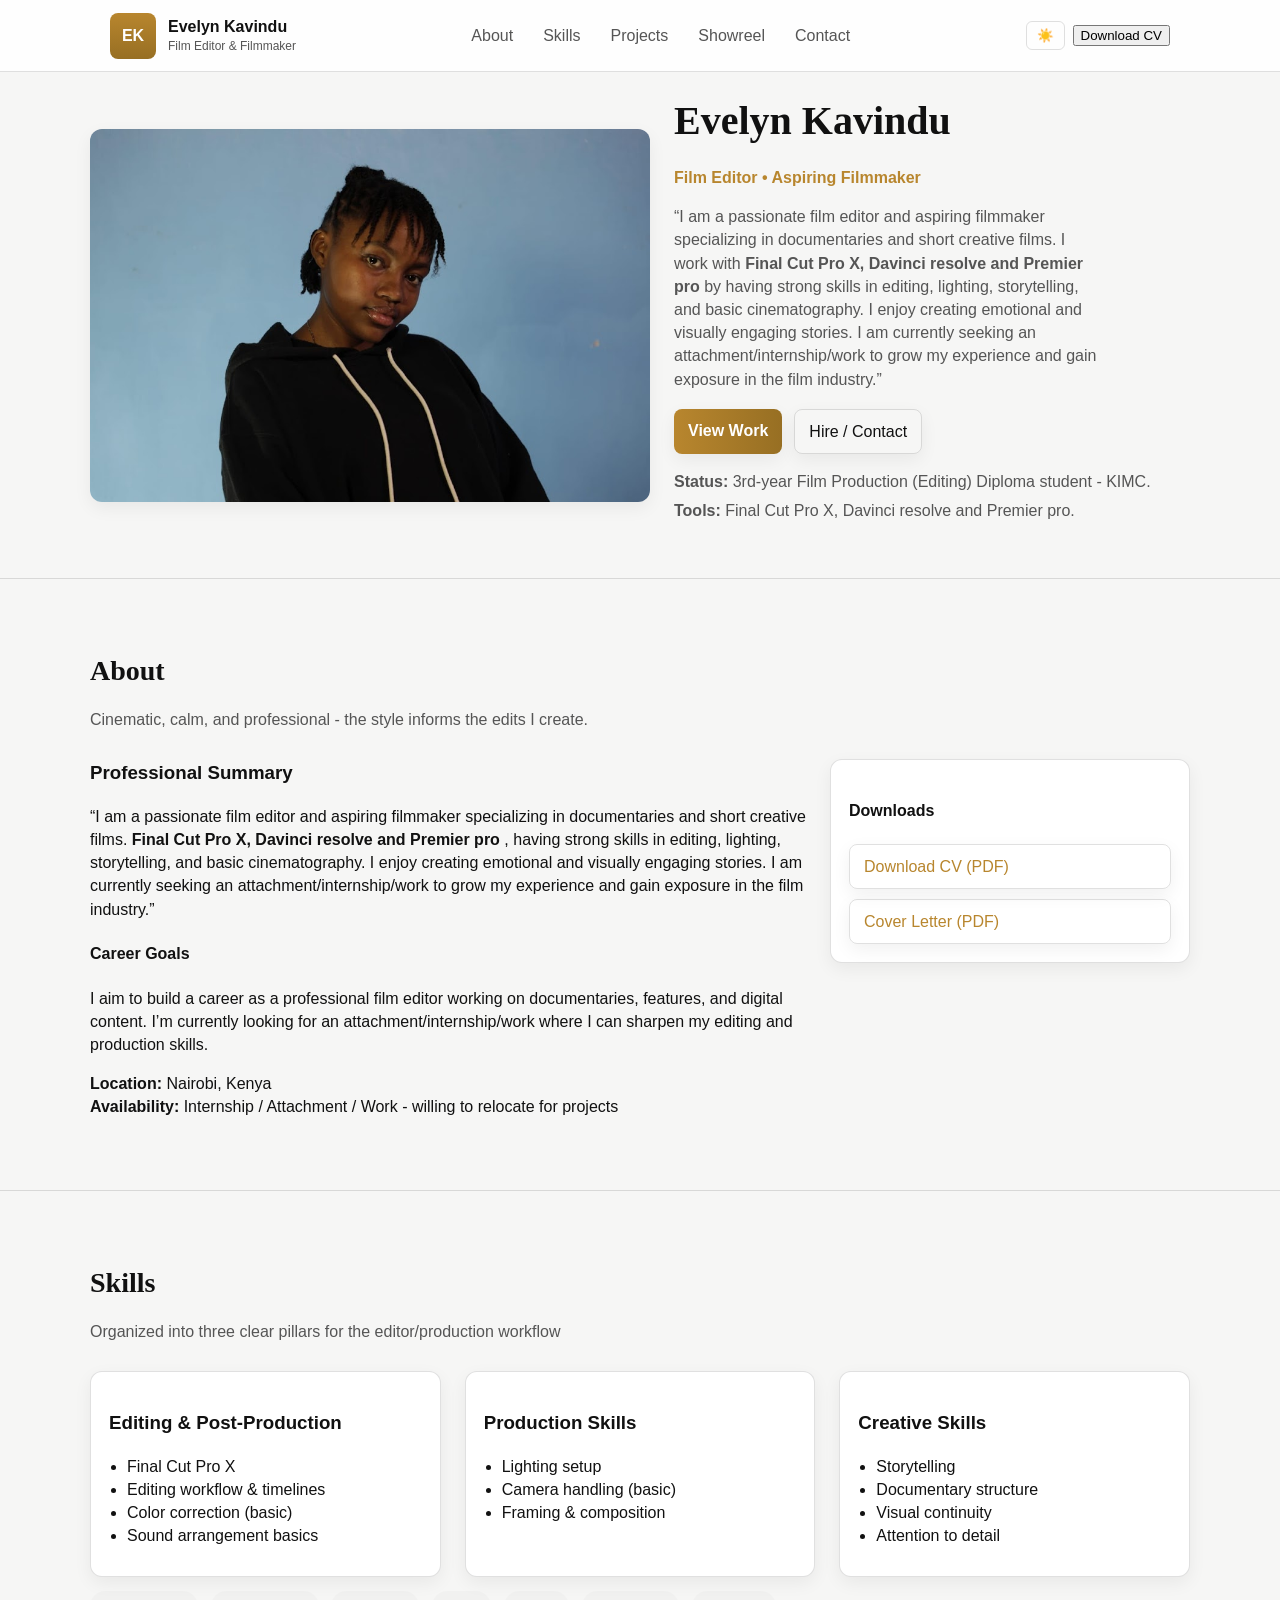
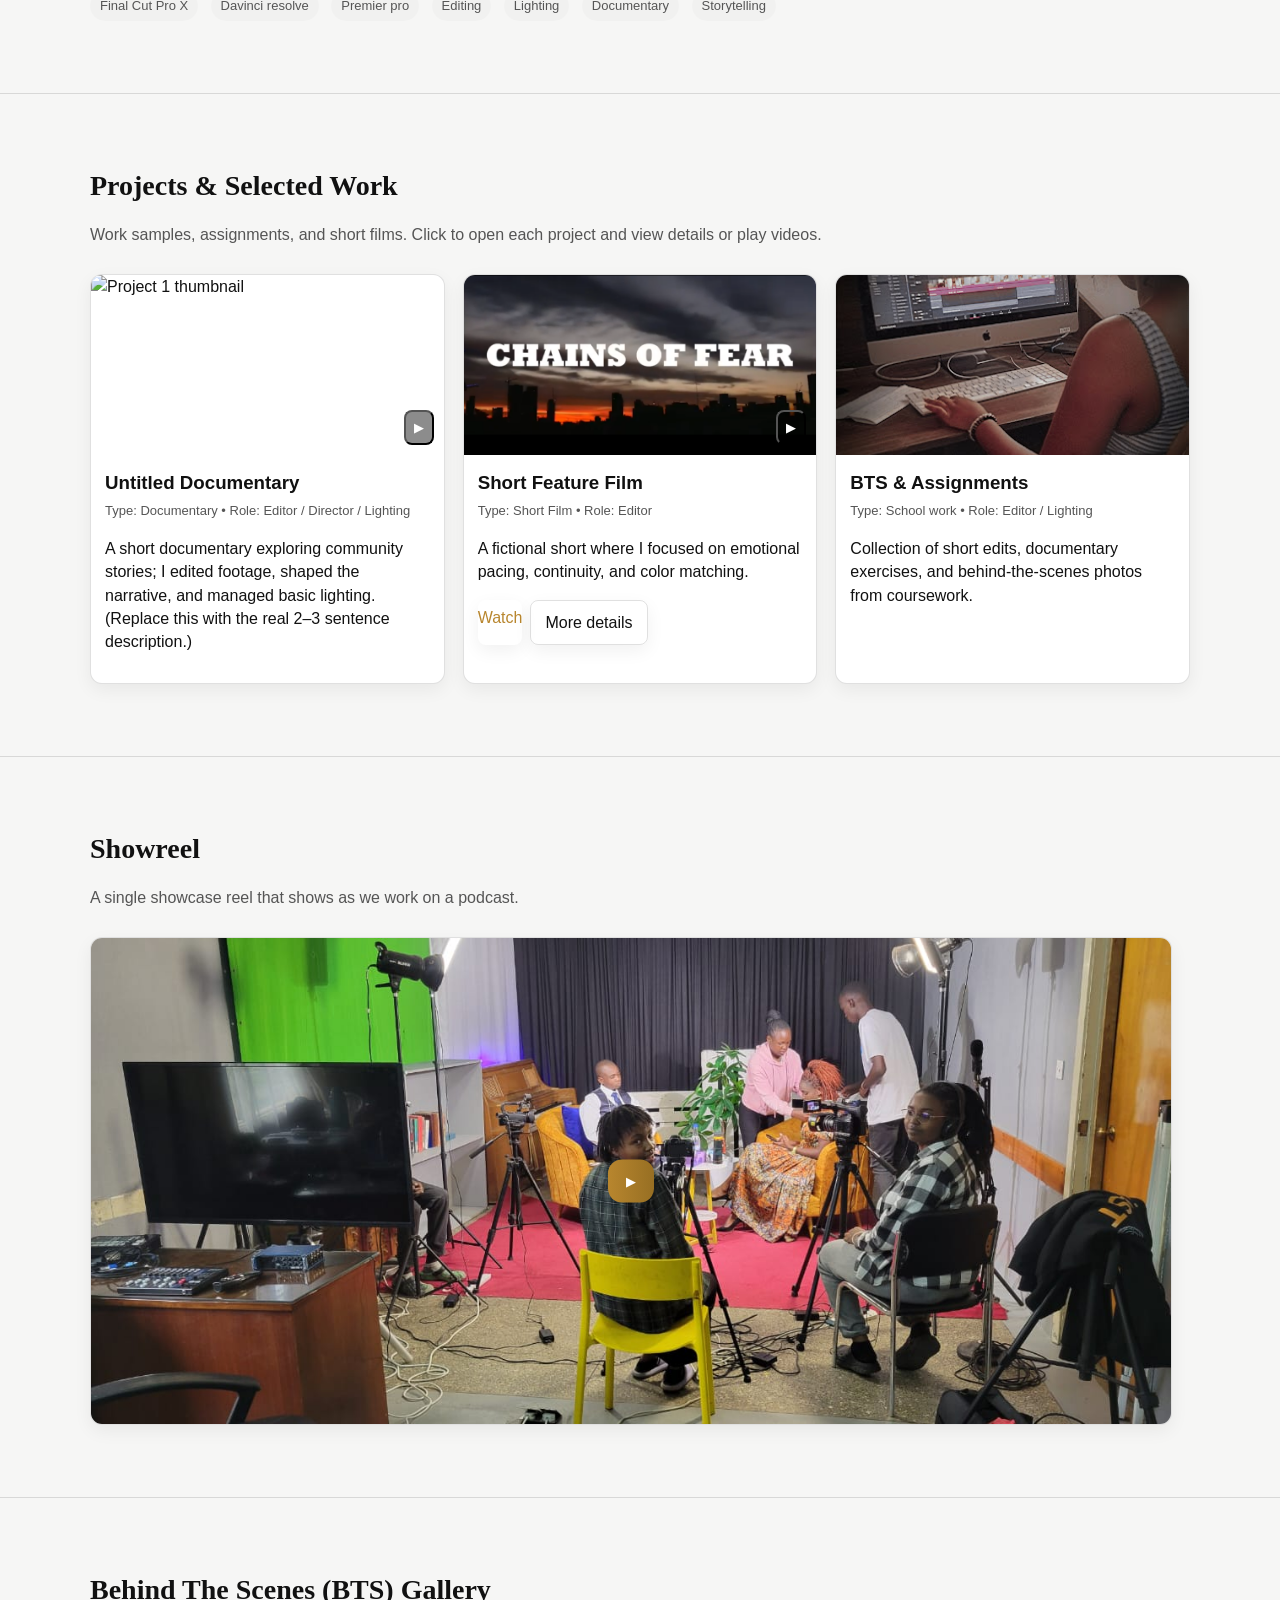
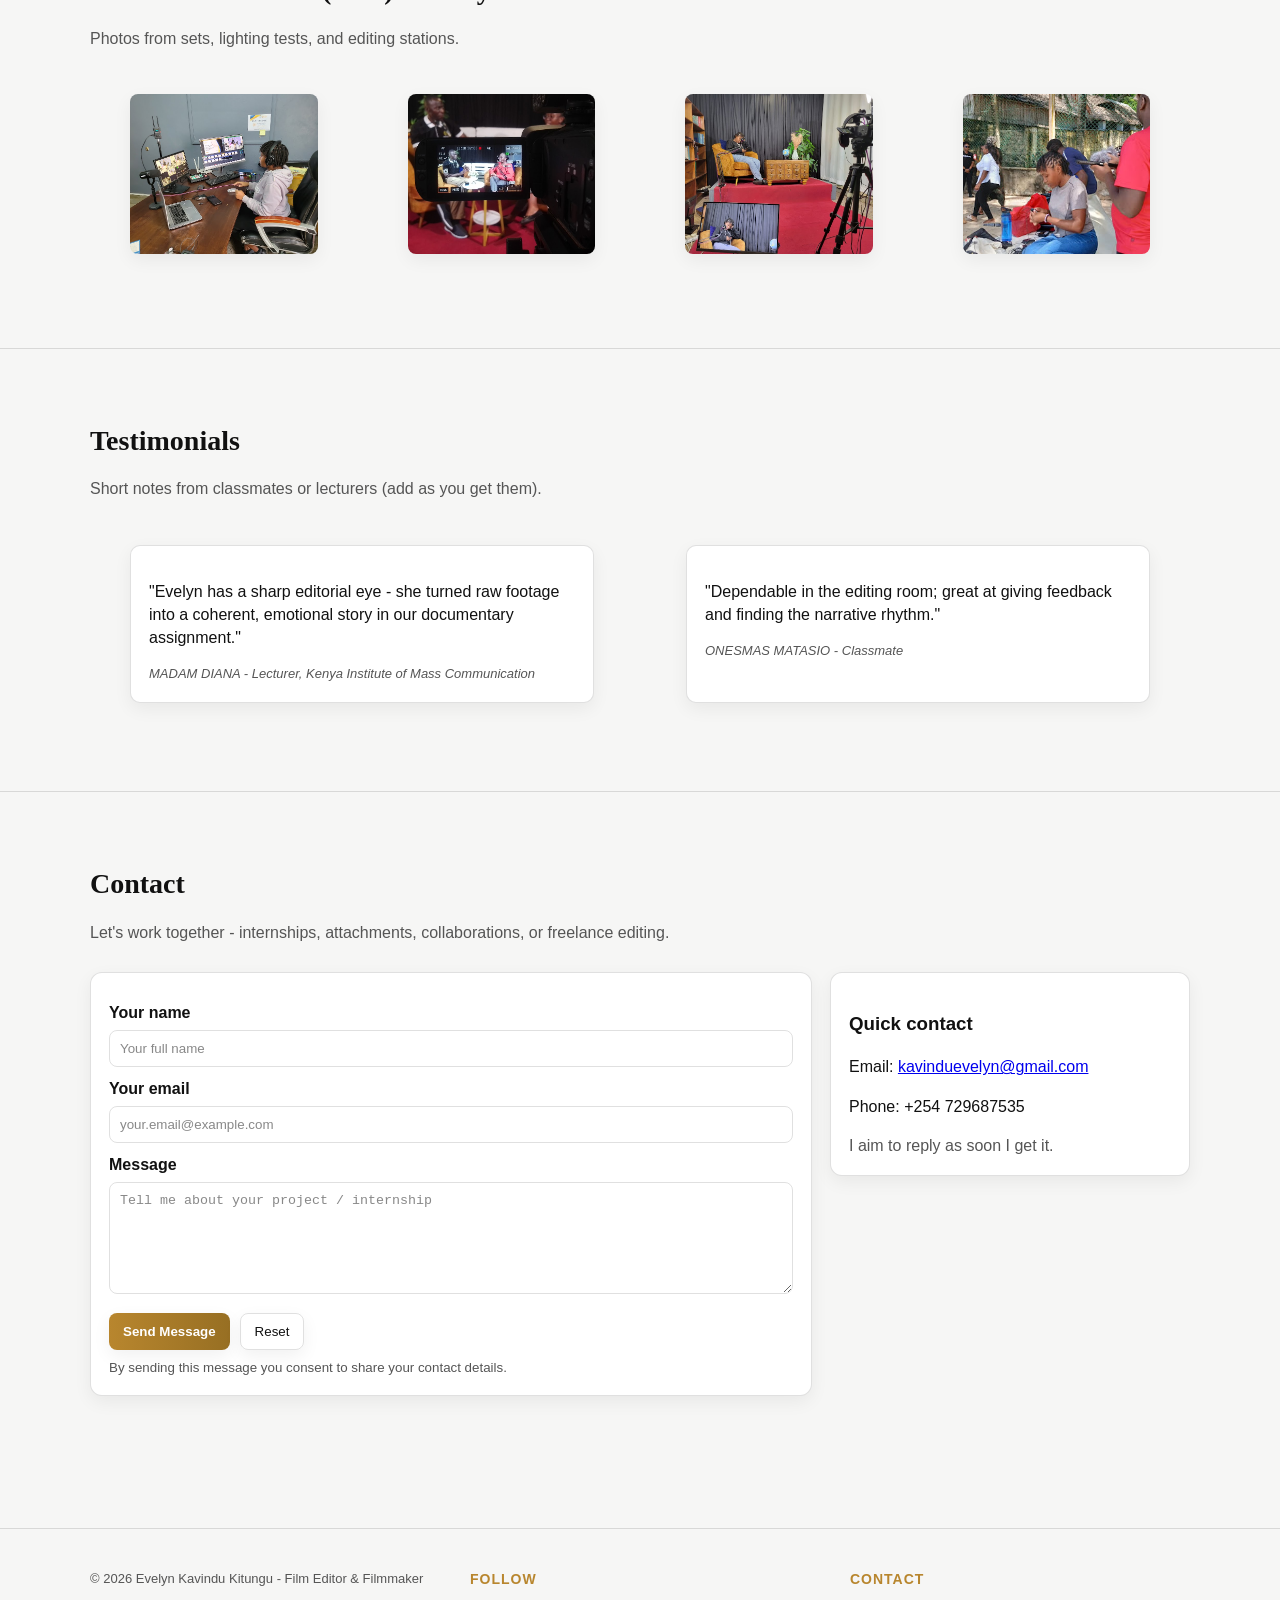
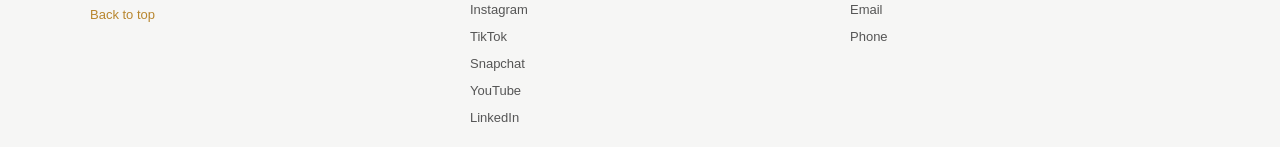
==== index.html @ 5473e8f9 "added a favicon and several social media link" ====
<!doctype html>
<html lang="en">
<head>
  <meta charset="utf-8">
  <meta name="viewport" content="width=device-width, initial-scale=1">
  <title>Evelyn Kavindu Kitungu - Film Editor & Filmmaker</title>
  <meta name="description" content="Portfolio of Evelyn Kavindu — Film Editor & Filmmaker. Final Cut Pro X user. Seeking internship/attachment.">
  <meta name="theme-color" content="#0b0b0b">

  <!-- Link to the external stylesheet (styles.css) -->
  <link rel="stylesheet" href="styles.css">

  <!-- Favicons (developer should replace with real files if available) -->
  <link rel="icon" href="assets/favicon.ico" type="image/x-icon">

  <!-- Open Graph: good for sharing (developer should update with real image) -->
  <meta property="og:title" content="Evelyn Kavindu  — Film Editor & Filmmaker">
  <meta property="og:description" content="Cinematic portfolio of a documentary-minded editor and aspiring filmmaker.">
  <meta property="og:type" content="website">
  <meta property="og:image" content="/og-image.jpg">

</head>
<body class="dark-theme">
  <!-- SITE WRAPPER -->
  <div id="site" class="site-wrapper">

    <!-- NAVBAR -->
    <header class="nav" id="top">
      <div class="nav-inner container">
        <a href="#hero" class="brand" aria-label="Go to top">
          <div class="logo-mark" aria-hidden="true">EK</div>
          <div class="brand-text">
            <div class="name">Evelyn Kavindu</div>
            <div class="title">Film Editor & Filmmaker</div>
          </div>
        </a>

        <nav class="nav-links" aria-label="Primary">
          <a href="#about">About</a>
          <a href="#skills">Skills</a>
          <a href="#projects">Projects</a>
          <a href="#showreel">Showreel</a>
          <a href="#contact" class="cta">Contact</a>
        </nav>

        <div class="nav-actions">
            

          <button id="themeToggle" aria-label="Toggle site theme" aria-pressed="true">🌙</button>

          <button id="downloadCV" data-href="/assets/Evelyn_KavinduCV.pdf" aria-label="Download CV">Download CV</button>
          <button id="mobileMenuBtn" class="mobile-menu" aria-label="Open menu" aria-expanded="false">☰</button>
        </div>
      </div>
    </header>

    <!-- HERO SECTION -->
    <section id="hero" class="hero" role="region" aria-label="Hero">
      <div class="hero-inner container">
        <div class="hero-media">
          
          <div class="video-thumb" tabindex="0"  aria-pressed="false" >
            <img src="/assets/Evelyn_pic.jpg" alt="Still from a cinematic documentary edit" />
           
          </div>
        </div>

        <div class="hero-copy">
          <h1 class="cinematic">Evelyn Kavindu</h1>
          <p class="lead">Film Editor • Aspiring Filmmaker</p>

          <p class="about-short">“I am a passionate film editor and aspiring filmmaker specializing in documentaries and short creative films.
             I work with<strong> Final Cut Pro X, Davinci resolve and Premier pro </strong> by having strong skills in editing, lighting, storytelling, and basic cinematography.
              I enjoy creating emotional and visually engaging stories. 
              I am currently seeking an attachment/internship/work to grow my experience and gain exposure in the film industry.”</p>

          <div class="hero-cta">
            <a href="#projects" class="btn btn-primary">View Work</a>
            <a href="#contact" class="btn btn-ghost">Hire / Contact</a>
          </div>

          <ul class="quick-info">
            <li><strong>Status:</strong> 3rd-year Film Production (Editing) Diploma student - KIMC.</li>
            <li><strong>Tools:</strong> Final Cut Pro X, Davinci resolve and Premier pro.</li>
          </ul>
        </div>
      </div>
    </section>

    <!-- ABOUT SECTION -->
    <section id="about" class="section about" role="region" aria-labelledby="aboutHeading">
      <div class="container">
        <header class="section-header">
          <h2 id="aboutHeading">About</h2>
          <p class="muted">Cinematic, calm, and professional - the style informs the edits I create.</p>
        </header>

        <div class="about-grid">
          <div class="about-bio">
            <h3>Professional Summary</h3>
            <p>“I am a passionate film editor and aspiring filmmaker specializing in documentaries and short creative films.
                 <strong> Final Cut Pro X, Davinci resolve and Premier pro </strong> , having strong skills in editing, lighting, storytelling, and basic cinematography.
                  I enjoy creating emotional and visually engaging stories. I am currently seeking an attachment/internship/work to grow my experience and gain exposure in the film industry.”</p>

            <h4>Career Goals</h4>
            <p>I aim to build a career as a professional film editor working on documentaries, features, and digital content. 
                I’m currently looking for an attachment/internship/work where I can sharpen my editing and production skills.</p>

            <div class="meta-list">
              <div><strong>Location:</strong> Nairobi, Kenya </div>
              <div><strong>Availability:</strong> Internship / Attachment / Work - willing to relocate for projects</div>
            </div>

          </div>

          <aside class="about-contact">
            <div class="contact-card">
              <h4>Downloads</h4>
             <!-- <p><strong>Email:</strong> <a href="mailto:youremail@example.com" id="emailLink">youremail@example.com</a></p>
              <p><strong>Phone:</strong> <span id="phoneNumber">+254 7XX XXX XXX</span></p>

              <div class="socials">
                <a href="#" aria-label="Instagram">Instagram</a>
                <a href="#" aria-label="TikTok">TikTok</a>
                <a href="#" aria-label="YouTube/Vimeo">YouTube / Vimeo</a>
              </div> -->

              <div class="download">
                <a href="/assets/Evelyn_KavinduCV.pdf" download class="btn">Download CV (PDF)</a>
                <a href="/assets/Cover_letter.pdf" download class="btn btn-ghost">Cover Letter (PDF)</a>
              </div>
            </div>
          </aside>
        </div>
      </div>
    </section>

    <!-- SKILLS SECTION -->
    <section id="skills" class="section skills" role="region" aria-labelledby="skillsHeading">
      <div class="container">
        <header class="section-header">
          <h2 id="skillsHeading">Skills</h2>
          <p class="muted">Organized into three clear pillars for the editor/production workflow</p>
        </header>

        <div class="skills-grid">
          <div class="skill-col">
            <h3>Editing & Post-Production</h3>
            <ul class="skill-list">
              <li>Final Cut Pro X</li>
              <li>Editing workflow & timelines</li>
              <li>Color correction (basic)</li>
              <li>Sound arrangement basics</li>
            </ul>
          </div>

          <div class="skill-col">
            <h3>Production Skills</h3>
            <ul class="skill-list">
              <li>Lighting setup</li>
              <li>Camera handling (basic)</li>
              <li>Framing & composition</li>
            </ul>
          </div>

          <div class="skill-col">
            <h3>Creative Skills</h3>
            <ul class="skill-list">
              <li>Storytelling</li>
              <li>Documentary structure</li>
              <li>Visual continuity</li>
              <li>Attention to detail</li>
            </ul>
          </div>
        </div>

        <!-- Visual skill tags / badges for quick scanning -->
        <div class="skills-badges" aria-hidden="false">
          <span class="badge">Final Cut Pro X</span>
            <span class="badge">Davinci resolve</span>
            <span class="badge">Premier pro</span>
            
          <span class="badge">Editing</span>
          <span class="badge">Lighting</span>
          <span class="badge">Documentary</span>
          <span class="badge">Storytelling</span>
        </div>

      </div>
    </section>

    <!-- PROJECTS / PORTFOLIO SECTION -->
    <section id="projects" class="section projects" role="region" aria-labelledby="projectsHeading">
      <div class="container">
        <header class="section-header">
          <h2 id="projectsHeading">Projects & Selected Work</h2>
          <p class="muted">Work samples, assignments, and short films. Click to open each project and view details or play videos.</p>
        </header>

        <div class="projects-grid" id="projectsGrid">

          <!-- Project Card Template: Developer to populate actual projects -->
          <article class="project-card" data-video="#">
            <div class="project-thumb">
              <img src="/assets/project1-thumb.jpg" alt="Project 1 thumbnail" />
              <button class="thumb-play" aria-label="Play project 1">▶</button>
            </div>
            <div class="project-copy">
              <h3 class="project-title">Untitled Documentary</h3>
              <div class="project-meta">Type: Documentary • Role: Editor / Director / Lighting</div>
              <p class="project-desc">A short documentary exploring community stories; I edited footage, shaped the narrative, and managed basic lighting. (Replace this with the real 2–3 sentence description.)</p>
              <div class="project-actions">
              <!--  <a class="btn btn-link" href="" data-video="#">Watch</a>
               <a class="btn btn-ghost" href="">More details</a> -->
               
              </div>
            </div>
          </article>

          <article class="project-card" data-video="https://drive.google.com/file/d/1kTx4AAy9vhG5GntZoxn-bmhG3-WiQz9Q/preview">
            <div class="project-thumb">
                <img src="/assets/Chains_Fear.png" alt="Project 2 thumbnail" />
                <button class="thumb-play" aria-label="Play project 2">▶</button>
            </div>

            <div class="project-copy">
                <h3 class="project-title">Short Feature Film</h3>
                <div class="project-meta">Type: Short Film • Role: Editor</div>
                <p class="project-desc">A fictional short where I focused on emotional pacing, continuity, and color matching.</p>

                <div class="project-actions">
                <a class="btn btn-link"
                    href="#"
                    data-video="https://drive.google.com/file/d/1kTx4AAy9vhG5GntZoxn-bmhG3-WiQz9Q/preview">Watch</a>
                   

                <a class="btn btn-ghost" href="#">More details</a>
                </div>
            </div>
            </article>


          <!-- Optional: school assignments / BTS card -->
          <article class="project-card small">
            <div class="project-thumb">
              <img src="/assets/editng_scene.jpg" alt="Behind the scenes" />
            </div>
            <div class="project-copy">
              <h3 class="project-title">BTS & Assignments</h3>
              <div class="project-meta">Type: School work • Role: Editor / Lighting</div>
              <p class="project-desc">Collection of short edits, documentary exercises, and behind-the-scenes photos from coursework.</p>
              <div class="project-actions">
               <!-- <a class="btn" href="#" aria-label="gallery">Open gallery</a> -->
              </div>
            </div>
          </article>

        </div>

      </div>
    </section>

    <!-- SHOWREEL SECTION (CAN ADD LATER) -->
    <section id="showreel" class="section showreel" role="region" aria-labelledby="showreelHeading">
      <div class="container">
        <header class="section-header">
          <h2 id="showreelHeading">Showreel</h2>
          <p class="muted">A single showcase reel that shows as we work on a podcast.</p>
        </header>

        <div class="showreel-inner">
          <div class="reel-card">
            <div class="reel-media" id="reelMedia">
              <!-- placeholder image; clicking opens a modal to play the reel -->
              <img src="/assets/camera_work2.jpg" alt="Showreel thumbnail" />
              <button class="btn play-large" id="openReel">▶</button>
            </div>

            <div class="reel-copy">
              
            </div>
          </div>
        </div>
      </div>
    </section>

    <!-- GALLERY / BTS PHOTOS -->
    <section id="gallery" class="section gallery" role="region" aria-labelledby="galleryHeading">
      <div class="container">
        <header class="section-header">
          <h2 id="galleryHeading">Behind The Scenes (BTS) Gallery</h2>
          <p class="muted">Photos from sets, lighting tests, and editing stations.</p>
        </header>

        <div class="gallery-grid">
          <!-- Developer: replace thumbnails with real images; add lightbox behavior in scripts.js -->
          <figure class="gallery-item"><img src="/assets/editing.jpg" alt="editing section"/></figure>
          <figure class="gallery-item"><img src="/assets/camera_work.jpg" alt="camera work"/></figure>
          <figure class="gallery-item"><img src="/assets/On_scene2.jpg" alt="BTS 3"/></figure>
          <figure class="gallery-item"><img src="/assets/sound.jpg" alt="sound person"/></figure>
        </div>
      </div>
    </section>

    <!-- TESTIMONIALS -->
    <section id="testimonials" class="section testimonials" role="region" aria-labelledby="testimonialsHeading">
      <div class="container">
        <header class="section-header">
          <h2 id="testimonialsHeading">Testimonials</h2>
          <p class="muted">Short notes from classmates or lecturers (add as you get them).</p>
        </header>

        <div class="testimonials-grid">
          <blockquote class="testimonial">
            <p>"Evelyn has a sharp editorial eye - she turned raw footage into a coherent, emotional story in our documentary assignment."</p>
            <cite>MADAM DIANA - Lecturer, Kenya Institute of Mass Communication</cite>
          </blockquote>

          <blockquote class="testimonial">
            <p>"Dependable in the editing room; great at giving feedback and finding the narrative rhythm."</p>
            <cite>ONESMAS MATASIO - Classmate</cite>
          </blockquote>
        </div>
      </div>
    </section>

    <!-- CONTACT / HIRE ME -->
    <section id="contact" class="section contact" role="region" aria-labelledby="contactHeading">
      <div class="container">
        <header class="section-header">
          <h2 id="contactHeading">Contact</h2>
          <p class="muted">Let's work together - internships, attachments, collaborations, or freelance editing.</p>
        </header>

        <div class="contact-grid">
         <form id="contactForm" class="contact-form" novalidate>

            <label for="name">Your name</label>
            <input id="name" name="name" type="text" required placeholder="Your full name">

            <label for="email">Your email</label>
            <input id="email" name="email" type="email" required placeholder="your.email@example.com">

            <label for="message">Message</label>
            <textarea id="message" name="message" rows="6" required placeholder="Tell me about your project / internship"></textarea>

            <div class="form-actions">
              <button type="submit" class="btn btn-primary">Send Message</button>
              <button type="reset" class="btn btn-ghost">Reset</button>
            </div>

            <small class="form-note">By sending this message you consent to share your contact details.</small>
          </form>

          <aside class="contact-info">
            <div class="card">
              <h3>Quick contact</h3>
              <p>Email: 
                <a href="mailto:kavinduevelyn@gmail.com?subject=Inquiry">
                    kavinduevelyn@gmail.com
                </a>
              </p>

              <p>Phone: +254 729687535</p>
              

              <div class="hire-me">
               
              </div>

              <div class="smallprint muted">I aim to reply as soon I get it.</div>
            </div>
          </aside>
        </div>

      </div>
    </section>

    <!-- FOOTER -->
    <footer class="site-footer">
      <div class="container footer-content">
        <div class="footer-section footer-about">
          <div class="footer-text">© <span id="year"></span> Evelyn Kavindu Kitungu - Film Editor & Filmmaker</div>
          <a href="#hero" class="footer-back">Back to top</a>
        </div>
        
        <div class="footer-section footer-socials">
          <h4>Follow</h4>
          <div class="social-links">
            <a href="https://www.instagram.com/evelynkavindu?igsh=MWU5MXZlMDl6ODVveg==" target="_blank" rel="noopener noreferrer" aria-label="Instagram">Instagram</a>
            <a href="https://www.tiktok.com/@evelynkavindu?_r=1&_t=ZS-91nrdeuMp0v" target="_blank" rel="noopener noreferrer" aria-label="TikTok">TikTok</a>
            <a href="https://snapchat.com" target="_blank" rel="noopener noreferrer" aria-label="Snapchat">Snapchat</a>
            <a href="https://youtube.com" target="_blank" rel="noopener noreferrer" aria-label="YouTube">YouTube</a>
            <a href="https://linkedin.com" target="_blank" rel="noopener noreferrer" aria-label="LinkedIn">LinkedIn</a>
          <!--  <a href="https://vimeo.com" target="_blank" rel="noopener noreferrer" aria-label="Vimeo">Vimeo</a> -->
          </div>
        </div>
        
        <div class="footer-section footer-contact">
          <h4>Contact</h4>
          <div class="contact-links">
            <a href="mailto:kavinduevelyn@gmail.com">Email</a>
            <a href="tel:+254729687535">Phone</a>
          </div>
        </div>
      </div>
    </footer>

  </div> <!-- /site-wrapper -->
<div id="toast" class="toast">Coming Soon!</div>

  <!-- MODALS (hidden by default) -->
  <div id="modalRoot" aria-hidden="true">
    <!-- Video modal skeleton (populated by JS) -->
  </div>

  <!-- Link to scripts.js -->
  <script src="scripts.js" defer></script>

<!-- Toast notification element -->
 <script>
    // reusable toast function
function showToast(message = "Coming Soon!") {
  const toast = document.getElementById('toast');
  if (!toast) return;

  toast.textContent = message;
  toast.classList.add('show');

  setTimeout(() => {
    toast.classList.remove('show');
  }, 2000);
}

// intercept Snapchat + YouTube clicks
document.addEventListener('click', (e) => {
  const comingSoonLinks = ['Snapchat', 'YouTube', 'LinkedIn'];

  if (e.target.tagName === 'A' && comingSoonLinks.includes(e.target.innerText.trim())) {
    e.preventDefault();
    showToast();
  }
});

 </script>
</body>
</html>
---- styles.css ----
/* ===========================
   EVELYN KAVINDU - styles.css
   Corrected: section bleed fixes, header anchor safety,
   improved light/dark variable handling, smooth transitions
   =========================== */

/* ---------------------------
   Theme variables (dark default)
   --------------------------- */
:root{
  --nav-height: 72px;

  /* dark theme variables (default) */
  --bg: #070707;
  --panel: #0f0f0f;
  --muted: #9b9b9b;
  --text: #e9e6e2;
  --accent: #cda34a; /* gold accent */
  --accent-2: #b88930;
  --glass: rgba(255,255,255,0.03);
  --glass-strong: rgba(255,255,255,0.06);
  --border: rgba(255,255,255,0.04);
  --radius: 10px;
  --container-width: 1100px;
  --shadow-elev: 0 6px 24px rgba(0,0,0,0.45);
  --soft-shadow: 0 6px 18px rgba(0,0,0,0.35);
  --inverse-text: #080808;
  --muted-bg: rgba(255,255,255,0.02);
}

/* ---------------------------
   Light theme overrides
   Triggered by: <html data-theme="light">
   --------------------------- */
html[data-theme="light"] {
  --bg: #f6f6f5;
  --panel: #ffffff;
  --muted: #555555;
  --text: #111111;
  --accent: #b8862e;
  --accent-2: #976f23;
  --glass: rgba(0,0,0,0.03);
  --glass-strong: rgba(0,0,0,0.06);
  --border: rgba(0,0,0,0.12);
  --shadow-elev: 0 8px 30px rgba(13,13,13,0.08);
  --soft-shadow: 0 6px 18px rgba(13,13,13,0.06);
  --inverse-text: #ffffff;
  --muted-bg: rgba(0,0,0,0.02);
}

/* ---------------------------
   Core layout / reset
   --------------------------- */
*{box-sizing:border-box}
html,body{height:100%}
body{
  margin:0;
  font-family: -apple-system, BlinkMacSystemFont, 'Segoe UI', Roboto, 'Helvetica Neue', Arial;
  background: var(--bg);
  color:var(--text);
  -webkit-font-smoothing:antialiased;
  -moz-osx-font-smoothing:grayscale;
  line-height:1.45;
  transition: background-color 300ms ease, color 300ms ease;
}
.container{
  width:calc(100% - 40px);
  max-width:var(--container-width);
  margin:0 auto;
}

/* Utility classes */
.hidden{display:none!important}
.muted{color:var(--muted)}
.btn{
  display:inline-block;padding:10px 14px;border-radius:8px;text-decoration:none;
  border:1px solid var(--border);background:transparent;color:var(--text);cursor:pointer;
  transition: background-color 180ms ease, color 180ms ease, transform 120ms ease;
  box-shadow: var(--soft-shadow);
}
.btn:active{transform:translateY(1px)}
.btn-primary{
  background:linear-gradient(90deg,var(--accent),var(--accent-2));
  border:0;color:var(--inverse-text);font-weight:600;
}
.btn-ghost{border:1px solid var(--border);background:transparent}
.btn-link{background:none;border:0;padding:6px 0;color:var(--accent)}

/* ---------------------------
   SECTION SAFETY - prevent bleed & headings cut by sticky nav
   --------------------------- */
/* Make each section a clean layer (no background leaks) */
section {
  position: relative; /* keep each section on its own stacking context */
  z-index: 1;
  background: transparent; /* content panels inside use --panel; sections stay neutral */
  padding-top: 72px; /* visual spacing */
  padding-bottom: 72px;
  scroll-margin-top: calc(var(--nav-height) + 12px); /* prevents heading being cut by sticky nav on anchor jumps */
}

/* Ensure no rogue pseudo-elements overlap */
section::before, section::after { content: none !important; }

/* Section separator - subtle border to separate content */
.section {
  padding-top: 72px;
  padding-bottom: 72px;
  border-top: 1px solid var(--border);
}

/* Section header safe styles */
.section-header { margin-bottom: 28px; position: relative; z-index: 2; }
.section-header h2 { font-family: 'Georgia', 'Times New Roman', serif; font-size:28px; margin:0 0 6px; color:var(--text); }

/* ---------------------------
   NAVBAR
   --------------------------- */
.nav{
  position:sticky; top:0; z-index:1200;
  background: color-mix(in srgb, var(--panel) 85%, transparent 15%);
  backdrop-filter: blur(6px);
  border-bottom:1px solid var(--border);
  transition: background-color 260ms ease, border-color 260ms ease;
  height: var(--nav-height);
  display:flex; align-items:center;
}
.nav-inner{display:flex;align-items:center;justify-content:space-between;padding:14px 20px; width:100%}
.brand{display:flex;align-items:center;gap:12px;text-decoration:none;color:var(--text)}
.logo-mark{
  width:46px;height:46px;border-radius:8px;
  background:linear-gradient(180deg,var(--accent),var(--accent-2));
  display:flex;align-items:center;justify-content:center;font-weight:700;color:var(--inverse-text);
}
.brand-text .name{font-weight:700}
.brand-text .title{font-size:12px;color:var(--muted)}
.nav-links{display:flex;gap:18px;align-items:center}
.nav-links a{color:var(--muted);text-decoration:none;padding:6px;border-radius:6px}
.nav-links a:hover{color:var(--text)}
.nav-actions{display:flex;gap:8px;align-items:center}
#themeToggle{padding:6px 10px;border-radius:6px;background:transparent;border:1px solid var(--border);cursor:pointer;color:var(--text)}

/* ---------------------------
   HERO
   --------------------------- */
.hero{padding:20px 0 40px}
.hero-inner{display:grid;grid-template-columns:560px 1fr;gap:24px;align-items:center}
.hero-media{min-width:0}
.video-thumb{position:relative;border-radius:12px;overflow:hidden;cursor:pointer;outline:0;box-shadow:var(--soft-shadow)}
.video-thumb img{width:100%;height:auto;display:block}
.video-thumb .play-btn{position:absolute;inset:0;display:flex;align-items:center;justify-content:center;font-size:48px;color:rgba(255,255,255,0.95);text-shadow:0 4px 16px rgba(0,0,0,0.6)}

.hero-copy h1.cinematic{font-family: 'Georgia', serif;font-size:40px;margin:0 0 8px;color:var(--text)}
.lead{font-weight:600;color:var(--accent)}
.about-short{margin-top:12px;color:var(--muted);max-width:48ch}
.hero-cta{margin-top:18px;display:flex;gap:12px}
.quick-info{list-style:none;padding:0;margin-top:16px;color:var(--muted)}
.quick-info li{margin-bottom:6px}

/* ---------------------------
   PANELS / CARDS - use var(--panel)
   --------------------------- */
/* Panels use --panel and will switch cleanly with theme */
.card {
  background: var(--panel);
  color: var(--text);
  border-radius: 12px;
  padding: 18px;
  border: 1px solid var(--border);
  box-shadow: var(--soft-shadow);
}

/* ABOUT GRID */
.about-grid{display:grid;grid-template-columns:2fr 1fr;gap:20px;align-items:start}
.about-bio h3{margin-top:0}
.about-contact .contact-card{background:var(--panel); padding:18px;border-radius:12px;border:1px solid var(--border);box-shadow:var(--soft-shadow)}
.about-contact a{color:var(--accent)}
.download .btn{display:block;margin-top:10px}

/* SKILLS */
.skills-grid{display:flex;gap:24px}
.skill-col{flex:1;background:var(--panel);padding:18px;border-radius:12px;border:1px solid var(--border);box-shadow:var(--soft-shadow)}
.skill-list{list-style:disc;padding-left:18px;margin:10px 0}
.skills-badges{margin-top:14px}
.badge{display:inline-block;padding:6px 10px;margin-right:8px;border-radius:999px;background:var(--muted-bg);font-size:13px;color:var(--muted)}

/* PROJECTS */
.projects-grid{display:grid;grid-template-columns:repeat(auto-fit,minmax(280px,1fr));gap:18px}
.project-card{
  background:var(--panel);border-radius:12px;overflow:hidden;border:1px solid var(--border);
  display:flex;flex-direction:column;transition: transform 180ms ease, box-shadow 180ms ease;
  box-shadow:var(--soft-shadow);
}
.project-card:hover{transform:translateY(-6px);box-shadow:var(--shadow-elev)}
.project-thumb{position:relative;height:180px;overflow:hidden}
.project-thumb img{width:100%;height:100%;object-fit:cover}
.thumb-play{position:absolute;right:10px;bottom:10px;background:rgba(0,0,0,0.45);padding:8px;border-radius:8px;color:var(--inverse-text)}
.project-copy{padding:14px}
.project-title{margin:0 0 6px}
.project-meta{font-size:13px;color:var(--muted);margin-bottom:8px}
.project-actions{margin-top:12px;display:flex;gap:8px}

/* SHOWREEL (use card so background is controlled) */
.showreel-inner{display:flex;gap:18px;align-items:center}
.reel-card{display:flex;gap:18px;align-items:center}
.reel-media{border-radius:12px;overflow:hidden;position:relative;border:1px solid var(--border);background:var(--panel);box-shadow:var(--soft-shadow)}
.reel-media img{display:block;max-width:100%}
.play-large{position:absolute;left:50%;top:50%;transform:translate(-50%,-50%);padding:14px 18px;border-radius:14px;background:linear-gradient(90deg,var(--accent),var(--accent-2));color:var(--inverse-text);border:0;box-shadow:0 8px 24px rgba(0,0,0,0.2)}

/* GALLERY */
.gallery-grid{display:grid;grid-template-columns:repeat(auto-fit,minmax(160px,1fr));gap:10px}
.gallery-item img{width:100%;height:160px;object-fit:cover;border-radius:8px;box-shadow:var(--soft-shadow)}

/* TESTIMONIALS */
.testimonials-grid{display:grid;grid-template-columns:repeat(auto-fit,minmax(280px,1fr));gap:12px}
.testimonial{background:var(--panel);padding:18px;border-radius:10px;border:1px solid var(--border);box-shadow:var(--soft-shadow)}
.testimonial cite{display:block;margin-top:12px;color:var(--muted);font-size:13px}

/* CONTACT - make form panel and quick contact panel explicit */
.contact-grid{display:grid;grid-template-columns:1fr 360px;gap:18px}
.contact-form{
  background:var(--panel);padding:18px;border-radius:12px;border:1px solid var(--border);box-shadow:var(--soft-shadow);
}
.contact-form label{display:block;margin-top:10px;font-weight:600}
.contact-form input,.contact-form textarea{
  width:100%;padding:10px;margin-top:6px;border-radius:8px;background:transparent;border:1px solid rgba(255,255,255,0.04);color:var(--text);
  /* make border adapt to theme */
  border-color: var(--border);
}

/* small tweak for placeholders contrast */
.contact-form input::placeholder, .contact-form textarea::placeholder {
  color: color-mix(in srgb, var(--muted) 70%, transparent 30%);
}

.form-actions{margin-top:12px;display:flex;gap:10px}
.form-note{display:block;margin-top:8px;color:var(--muted)}

/* FOOTER */
.site-footer{padding:40px 0 20px;border-top:1px solid var(--border);margin-top:60px;background:transparent}
.footer-content{display:grid;grid-template-columns:repeat(auto-fit,minmax(280px,1fr));gap:40px;align-items:start}
.footer-section h4{margin:0 0 12px;font-size:14px;text-transform:uppercase;letter-spacing:1px;color:var(--accent)}
.footer-text{font-size:13px;color:var(--muted);line-height:1.6;margin-bottom:12px}
.footer-back{display:inline-block;font-size:13px;color:var(--accent);text-decoration:none;transition:color 0.2s}
.footer-back:hover{color:var(--text)}
.social-links,.contact-links{display:flex;flex-direction:column;gap:8px}
.social-links a,.contact-links a{font-size:13px;color:var(--muted);text-decoration:none;transition:color 0.2s}
.social-links a:hover,.contact-links a:hover{color:var(--accent)}

/* MODAL ROOT (video modal) */
#modalRoot{
  position:fixed;inset:0;display:none;align-items:center;justify-content:center;padding:30px;background:rgba(0,0,0,0.6);z-index:2000;
  transition: background-color 200ms ease;
}
#modalRoot.active{display:flex}
.modal{max-width:1000px;width:100%;background:var(--panel);border-radius:12px;overflow:hidden;border:1px solid var(--border);box-shadow:var(--shadow-elev)}
.modal .modal-body{position:relative;padding:0}
.modal .close{position:absolute;right:12px;top:12px;background:rgba(0,0,0,0.18);border-radius:8px;padding:6px;color:var(--inverse-text);border:0}

.mobile-menu {
  background: transparent;
  border: none;
  color: var(--text);
  font-size: 18px;
  padding: 6px;
  border-radius: 8px;
  display: none; /* hidden by default, shown on mobile */
}
.mobile-menu:focus { outline: 3px solid rgba(205,163,74,0.18); outline-offset: 3px; }

/* TOAST NOTIFICATIONS */
.toast {
  position: fixed;
  bottom: 24px;
  left: 50%;
  transform: translateX(-50%);
  background: var(--panel);
  padding: 10px 16px;
  border-radius: 6px;
  color: var(--text);
  font-size: 14px;
  box-shadow: 0 6px 24px rgba(0,0,0,0.4);
  opacity: 0;
  pointer-events: none;
  transition: opacity .3s ease;
  z-index: 2000;
}
.toast.show {
  opacity: 1;
}

/* ---------------------------
   Responsive tweaks
   --------------------------- */
@media (max-width:1000px){
  .hero-inner{grid-template-columns:1fr;}
  .about-grid{grid-template-columns:1fr}
  .contact-grid{grid-template-columns:1fr}
  .skills-grid{flex-direction:column}
  .showreel-inner{flex-direction:column}
  .nav-links{display:none}
  .nav-inner{gap:12px}
  .footer-content{grid-template-columns:1fr}
}

@media (max-width:768px){
  :root{--container-width:100%}
  .container{width:calc(100% - 20px)}
  .section{padding:48px 0}
  .hero{padding:40px 0 30px}
  .nav-inner{padding:12px 16px}
  .hero-copy h1.cinematic{font-size:32px}
  .section-header h2{font-size:24px}
  .about-contact .contact-card{padding:14px}
  .projects-grid{grid-template-columns:1fr}
  .project-thumb{height:220px}
}

@media (max-width:560px){
  :root{--container-width:100%}
  .container{width:calc(100% - 16px)}
  .section{padding:36px 0}
  .hero-copy h1.cinematic{font-size:26px}
  .section-header h2{font-size:20px}
  .section-header p{font-size:13px}
  .hero-cta{flex-direction:column}
  .hero-cta .btn{width:100%}
  .btn{padding:10px 12px;font-size:14px}
  .nav{top: 10px;}
  .nav-links {
  display: none;       /* hidden by default on mobile */
  gap: 8px;
}
  .nav-inner {
  display: flex;
  flex-wrap: nowrap;               /* important: prevent wrapping */
  align-items: center;
  justify-content: space-between;  /* brand left, actions right */
  gap: 12px;
  padding: 12px;
}
  .brand {
  min-width: 0;        /* allow shrinking */
  display: flex;
  align-items: center;
  gap: 10px;
}

  .logo-mark{width:40px;height:40px}
  .brand-text .name{font-size:14px;}
  .brand-text .title{font-size:11px}
  .nav-actions {
  display: flex;
  align-items: center;
  gap: 8px;
  flex: 0 0 auto;
}
 #downloadCV, #themeToggle {
  padding: 8px;
  font-size: 13px;
}
.nav.open .nav-links {
  display: flex;
  flex-direction: column;
  position: absolute;
  top: calc(var(--nav-height) + 8px);
  right: 12px;
  background: var(--panel);
  border-radius: 10px;
  padding: 10px;
  min-width: 160px;
  box-shadow: 0 8px 24px rgba(0,0,0,0.5);
  z-index: 1300;
}

/* nav link styles inside the popover (optional tweak) */
.nav.open .nav-links a {
  padding: 8px 10px;
  display: block;
  color: var(--text);
  white-space: nowrap;
}
  .about-short{font-size:13px;color:var(--muted)}
  .lead{font-size:14px}
  .quick-info li{font-size:12px}
  .skills-badges{display:flex;flex-wrap:wrap;gap:6px}
  .badge{font-size:12px;padding:4px 8px}
  .contact-form input,.contact-form textarea{font-size:14px}
  .footer-content{grid-template-columns:1fr;gap:24px}
  .gallery-grid{grid-template-columns:repeat(auto-fit,minmax(140px,1fr));gap:8px}
  .gallery-item img{height:140px}
  .testimonials-grid{grid-template-columns:1fr}

  .mobile-menu {
    background: transparent;
    border: none;
    color: var(--text);
    font-size: 18px;
    padding: 6px;
    border-radius: 8px;
    display: block; /* shown on mobile */
  }
  .mobile-menu:focus { outline: 3px solid rgba(205,163,74,0.18); outline-offset: 3px; }

  
}

/* Accessibility: focus outlines */
button:focus, a:focus, input:focus, textarea:focus{outline:3px solid color-mix(in srgb, var(--accent) 28%, transparent);outline-offset:3px}


/* Image modal: make image visible but never exceed viewport */
.modal.image-modal .modal-body {
  padding: 18px;
  max-width: 1100px;
  box-sizing: border-box;
  position: relative;
}

/* Constrain image to viewport height and keep aspect ratio */
.modal.image-modal .modal-media img {
  display: block;
  margin: 0 auto;
  max-width: 100%;
  max-height: calc(100vh - 180px); /* keeps room for header/close + spacing */
  object-fit: contain;             /* preserves aspect ratio */
  border-radius: 8px;
  box-shadow: var(--soft-shadow);
}

/* Close button: always visible and theme-aware via variables */
:root {
  /* default close button (dark theme) */
  --modal-close-bg: rgba(0,0,0,0.7);
  --modal-close-color: #ffffff;
  --modal-close-border: none;
  --modal-close-blur: 6px;
}

html[data-theme="light"] {
  /* light-theme overrides */
  --modal-close-bg: rgba(255,255,255,0.95);
  --modal-close-color: #111111;
  --modal-close-border: 1px solid rgba(0,0,0,0.08);
}

/* close button base style */
.modal .close {
  position: absolute;
  right: 12px;
  top: 12px;
  z-index: 60;
  background: var(--modal-close-bg);
  color: var(--modal-close-color);
  border: var(--modal-close-border);
  border-radius: 8px;
  padding: 6px 10px;
  font-size: 20px;
  line-height: 1;
  cursor: pointer;
  box-shadow: 0 6px 18px rgba(0,0,0,0.25);
  backdrop-filter: blur(var(--modal-close-blur));
}

/* make focus visible and accessible */
.modal .close:focus {
  outline: 3px solid color-mix(in srgb, var(--accent) 28%, transparent);
  outline-offset: 3px;
}

/* ensure overlay is darker behind the light image for contrast */
#modalRoot.active {
  background: rgba(0,0,0,0.75);
}
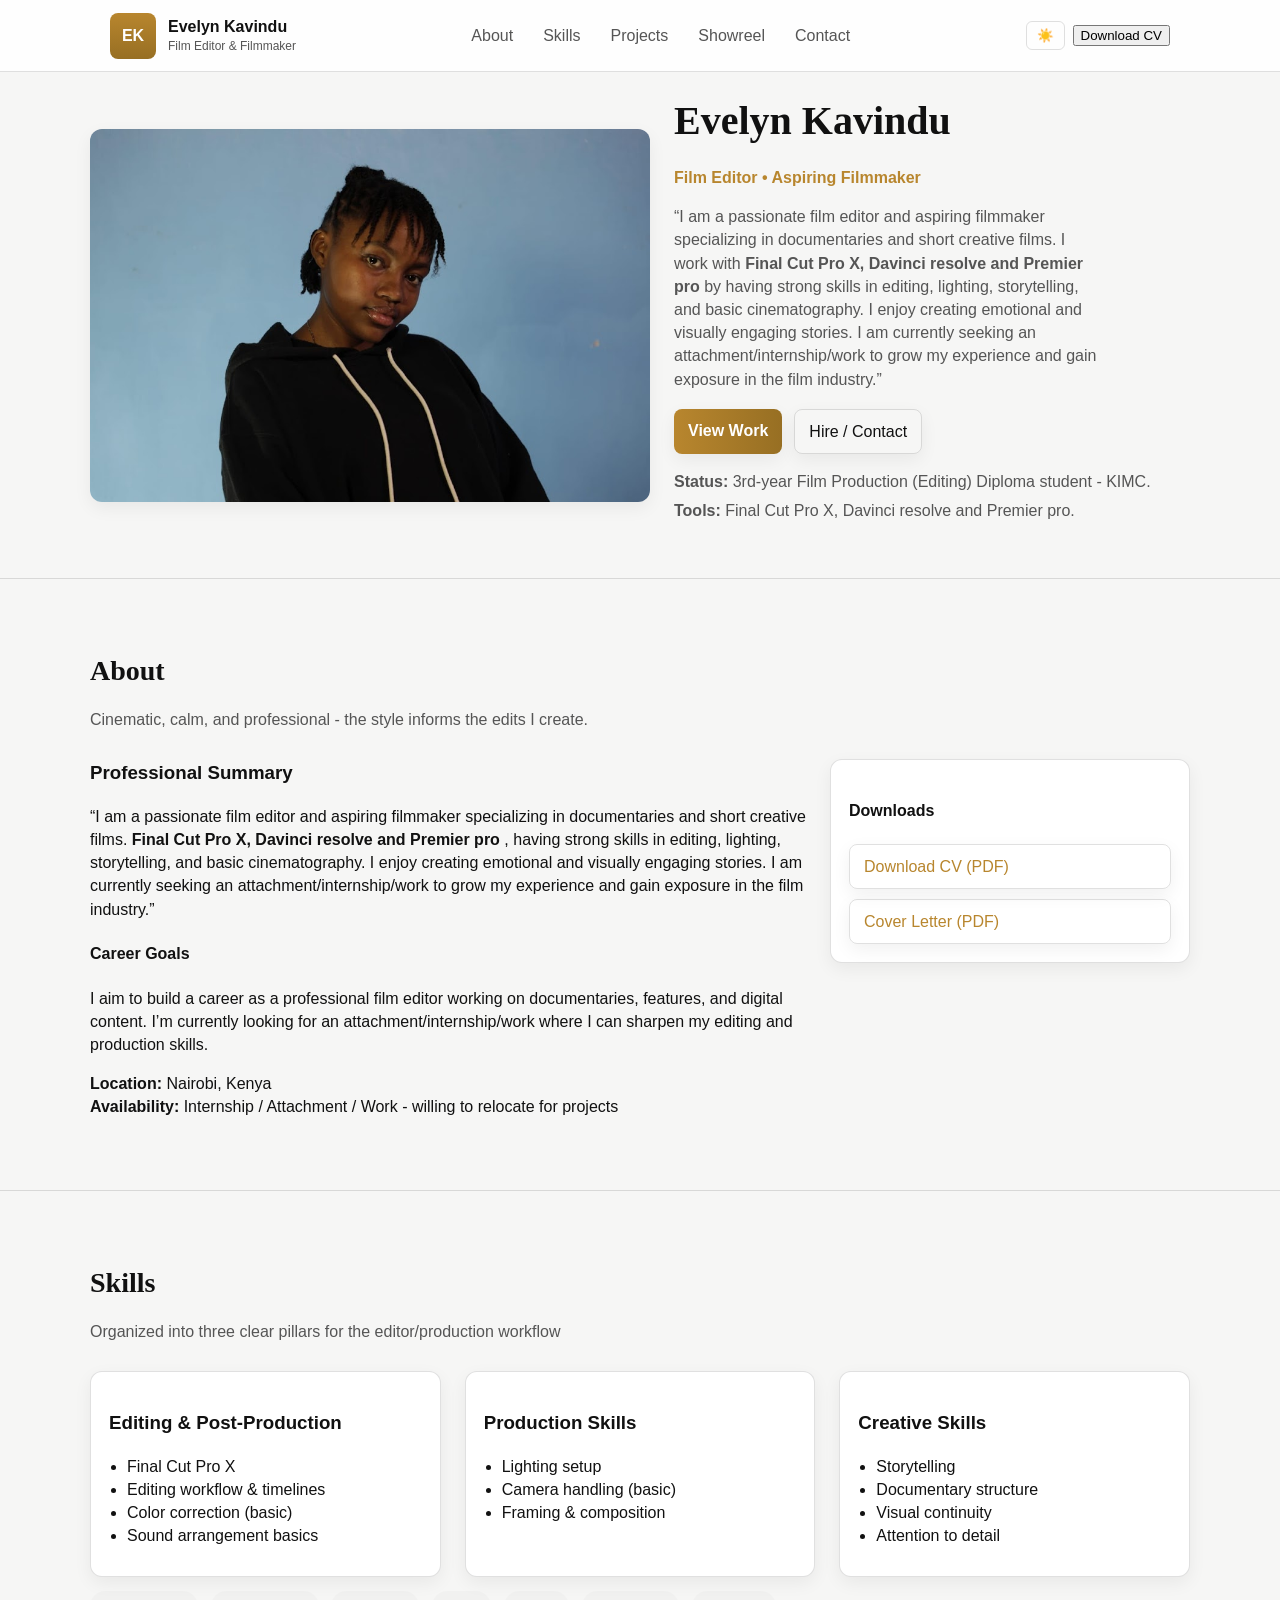
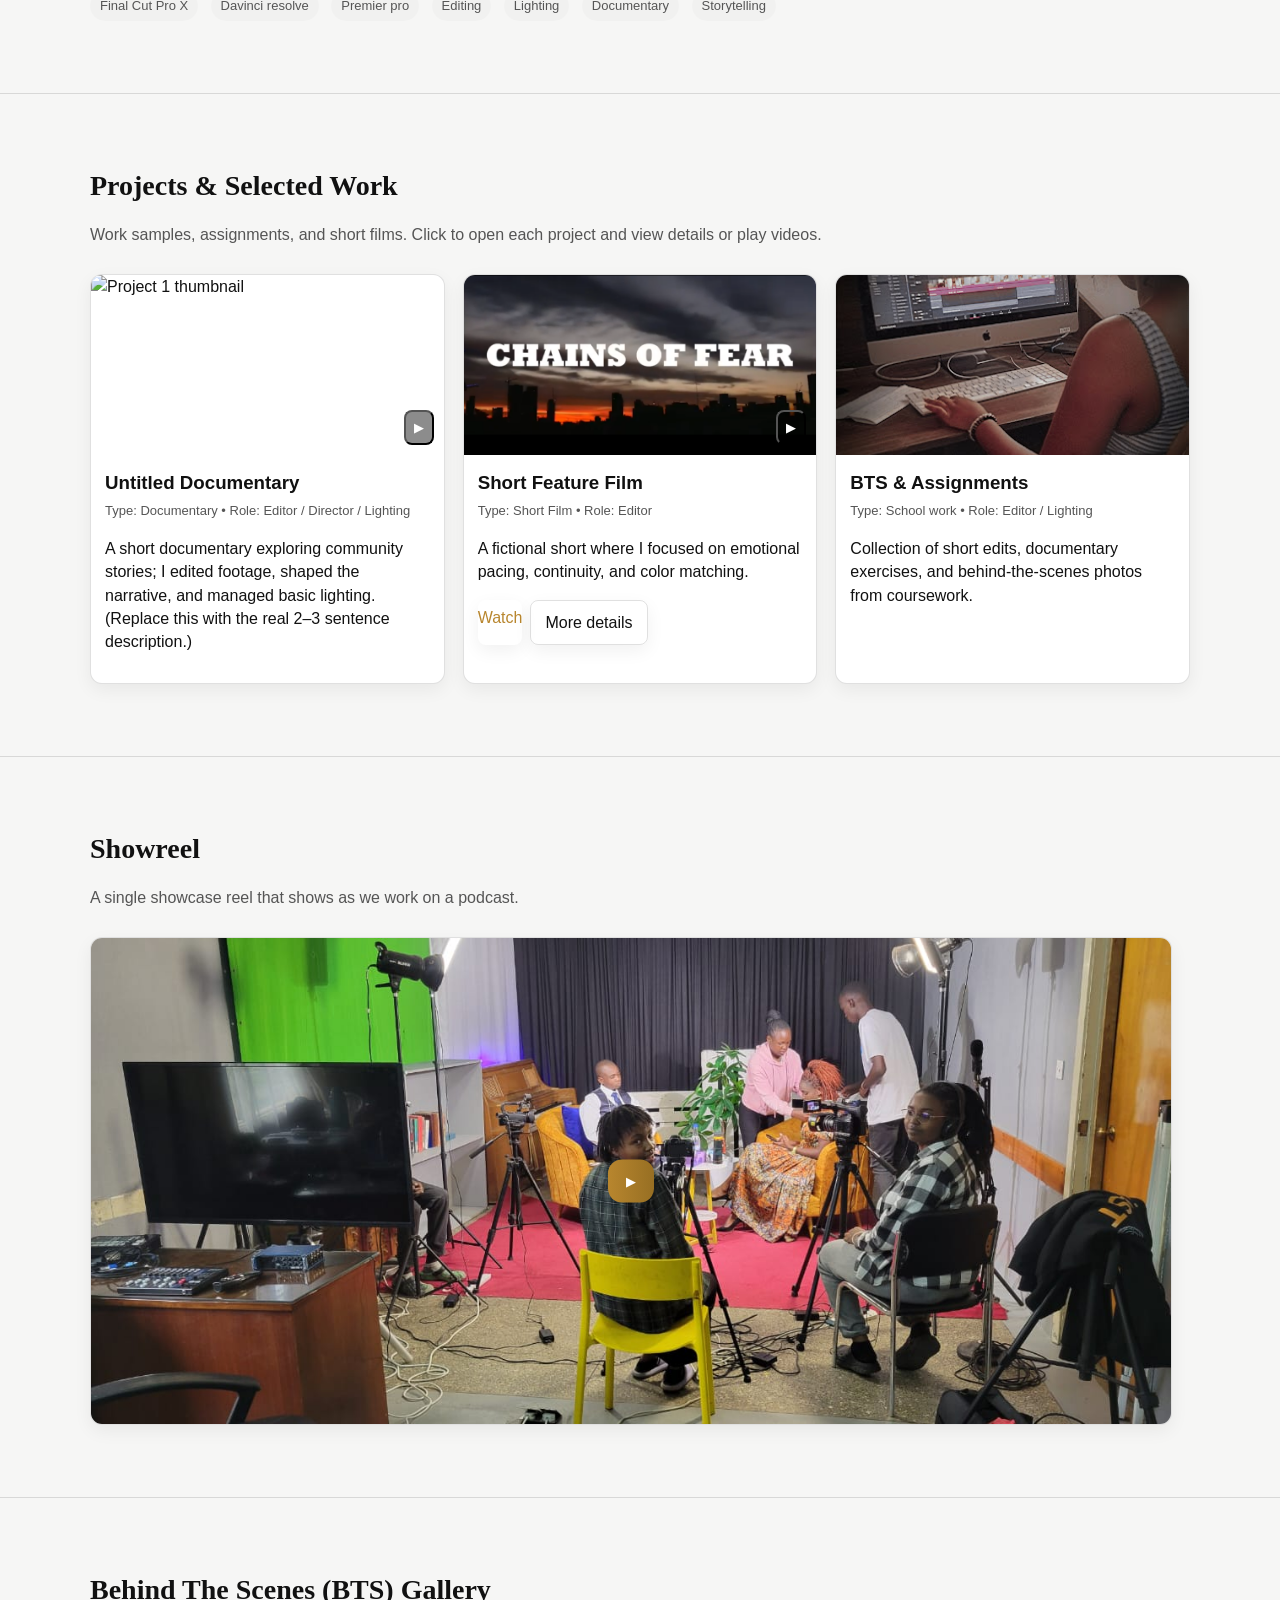
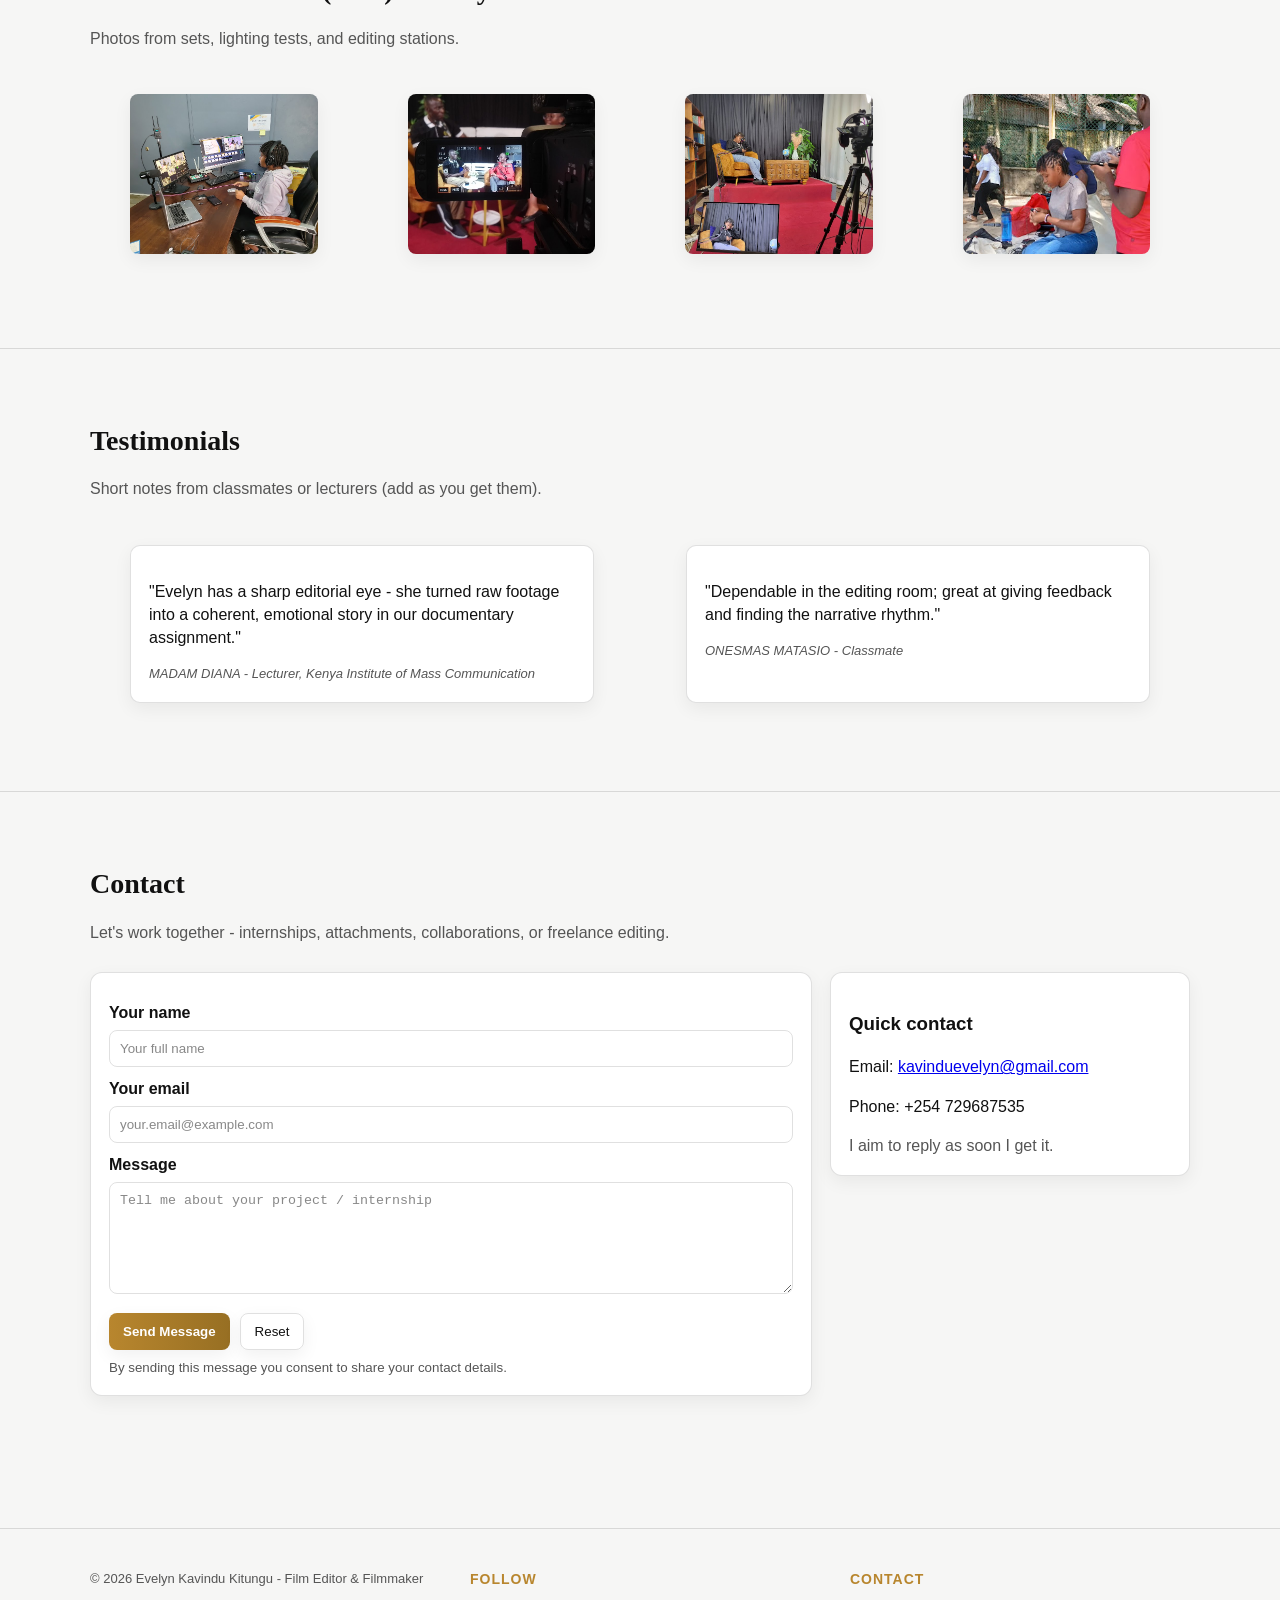
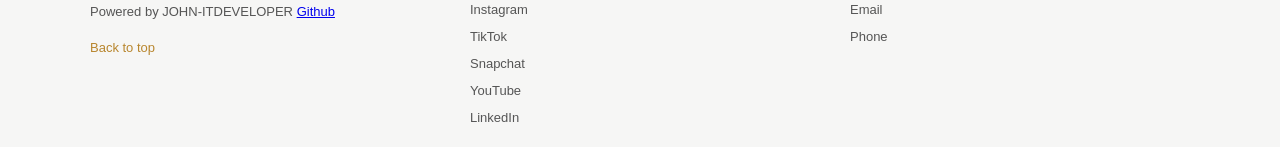
==== commit e5bd8b27: "added developer link" ====
--- a/index.html
+++ b/index.html
@@ -381,7 +381,9 @@
       <div class="container footer-content">
         <div class="footer-section footer-about">
           <div class="footer-text">© <span id="year"></span> Evelyn Kavindu Kitungu - Film Editor & Filmmaker</div>
+          <div class="footer-text"> Powered by JOHN-ITDEVELOPER  <a href="https://github.com/JOHN-ITDEVELOPER" target="_blank">Github</a></div>
           <a href="#hero" class="footer-back">Back to top</a>
+         
         </div>
         
         <div class="footer-section footer-socials">
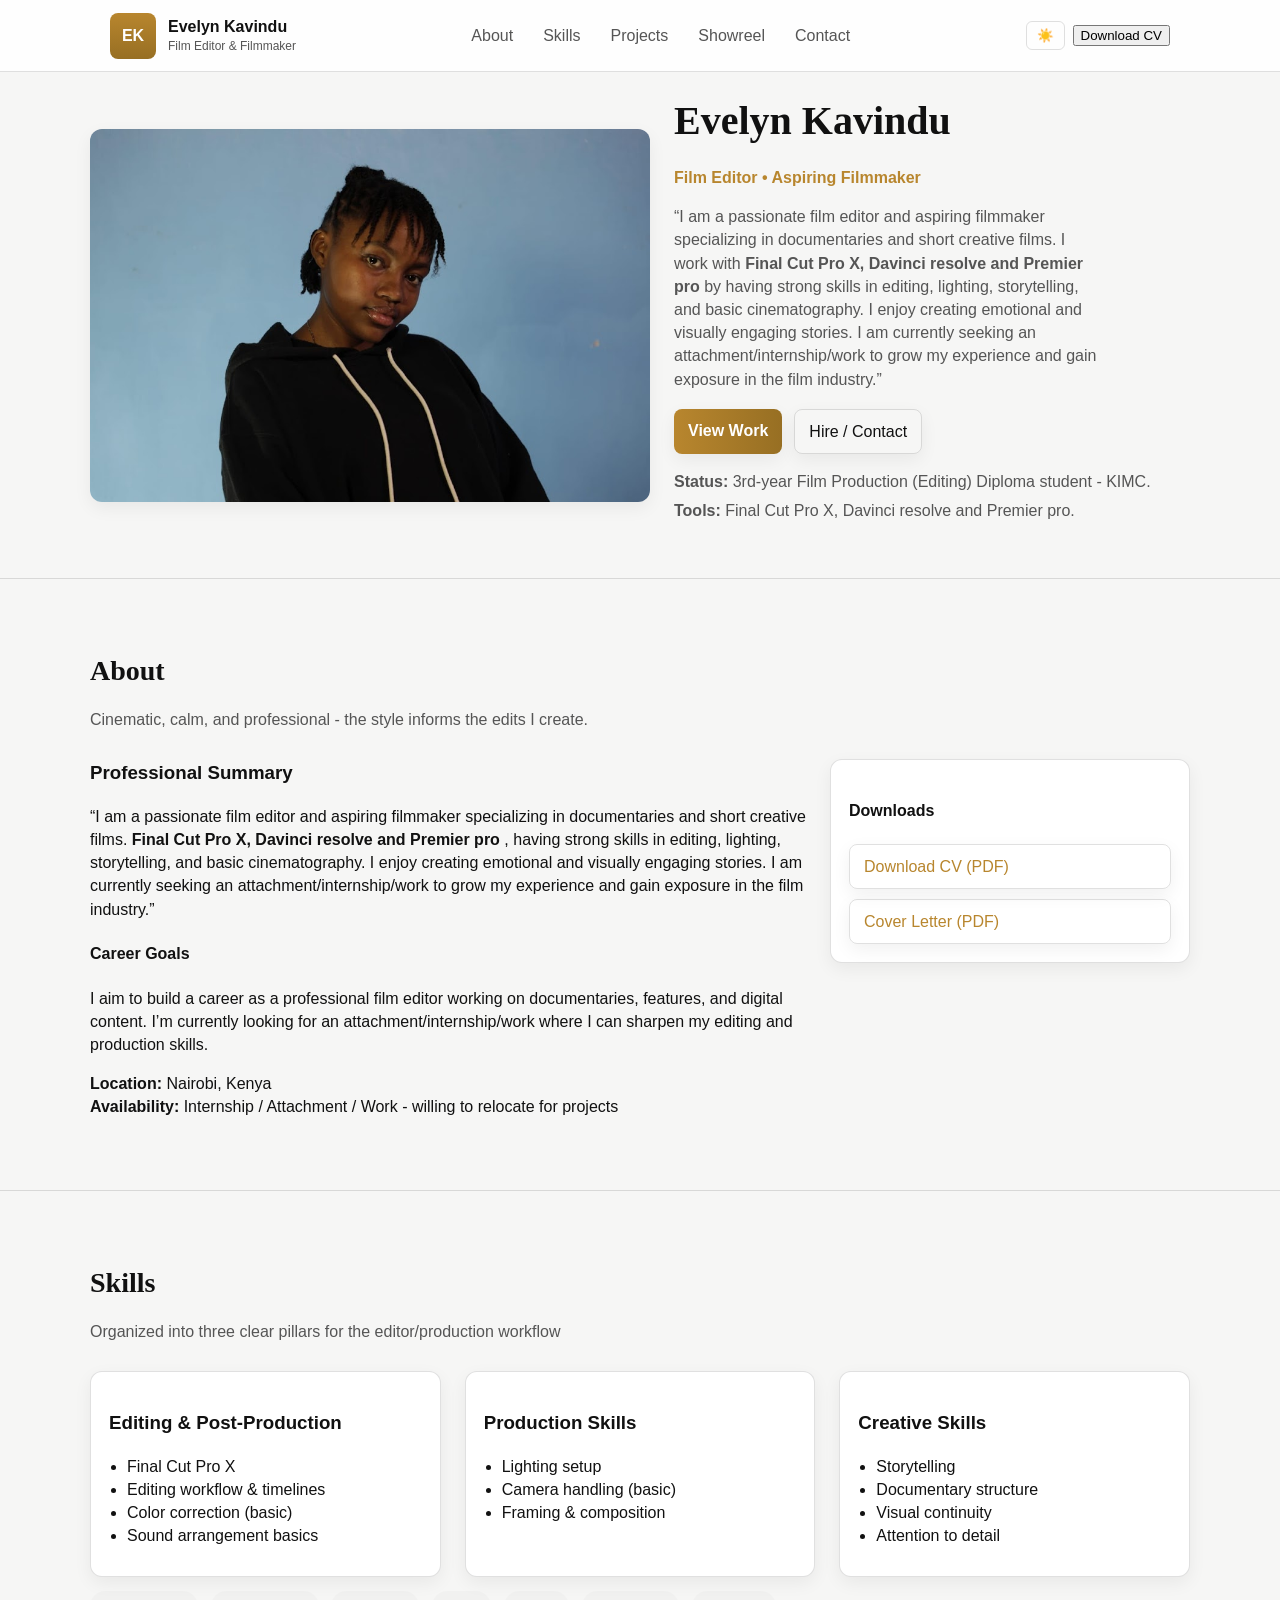
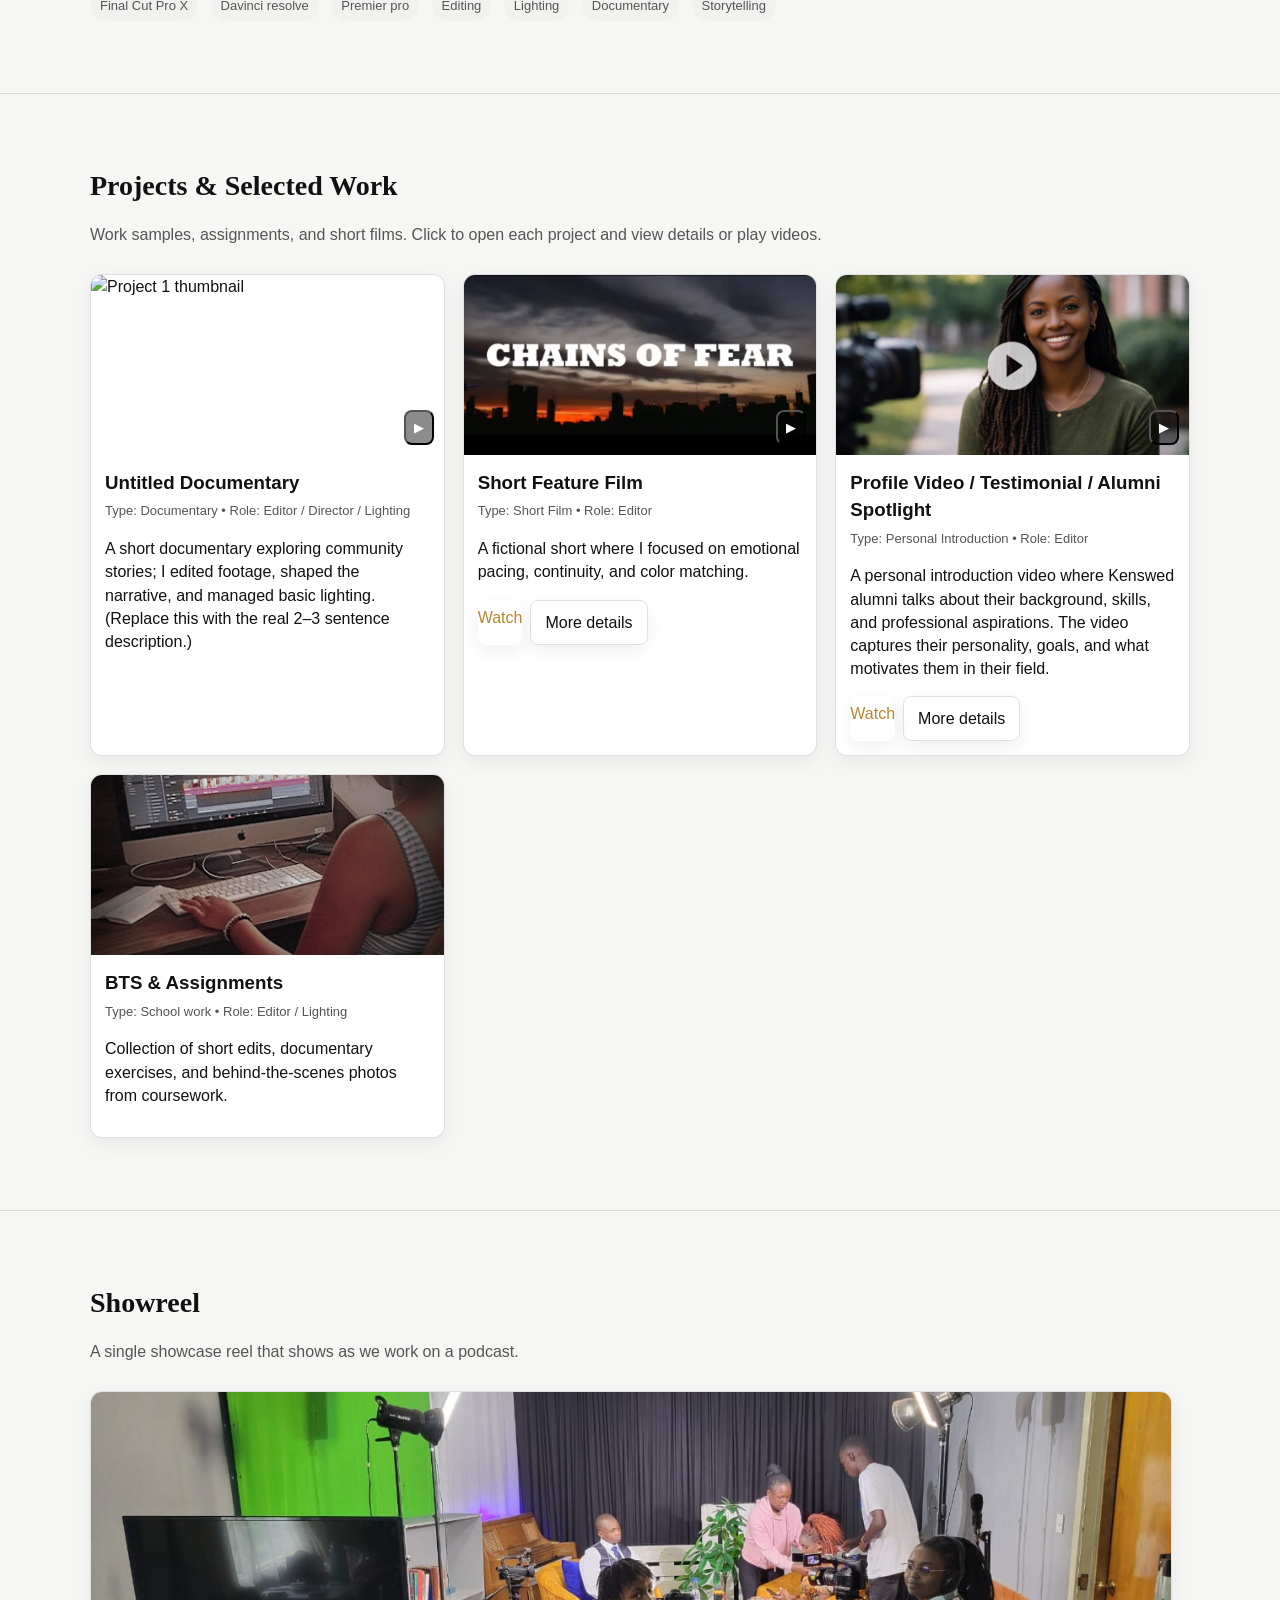
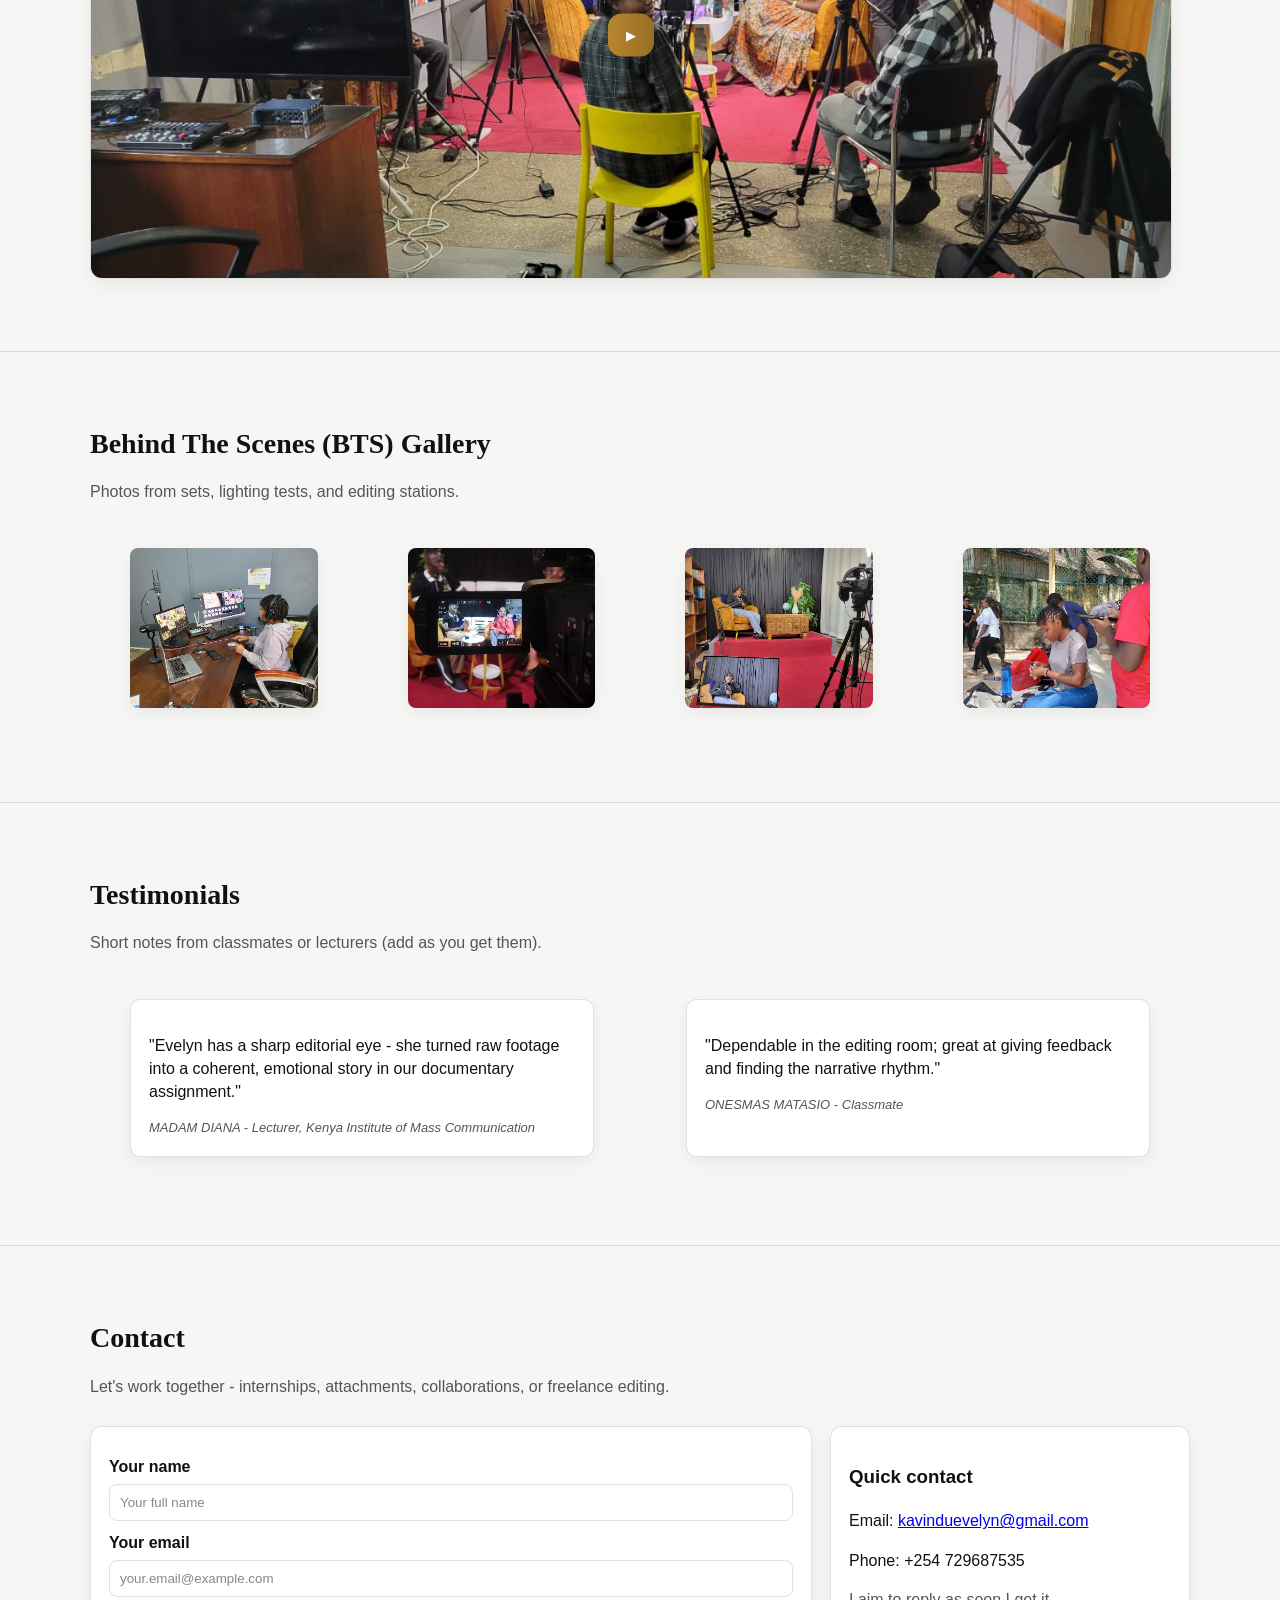
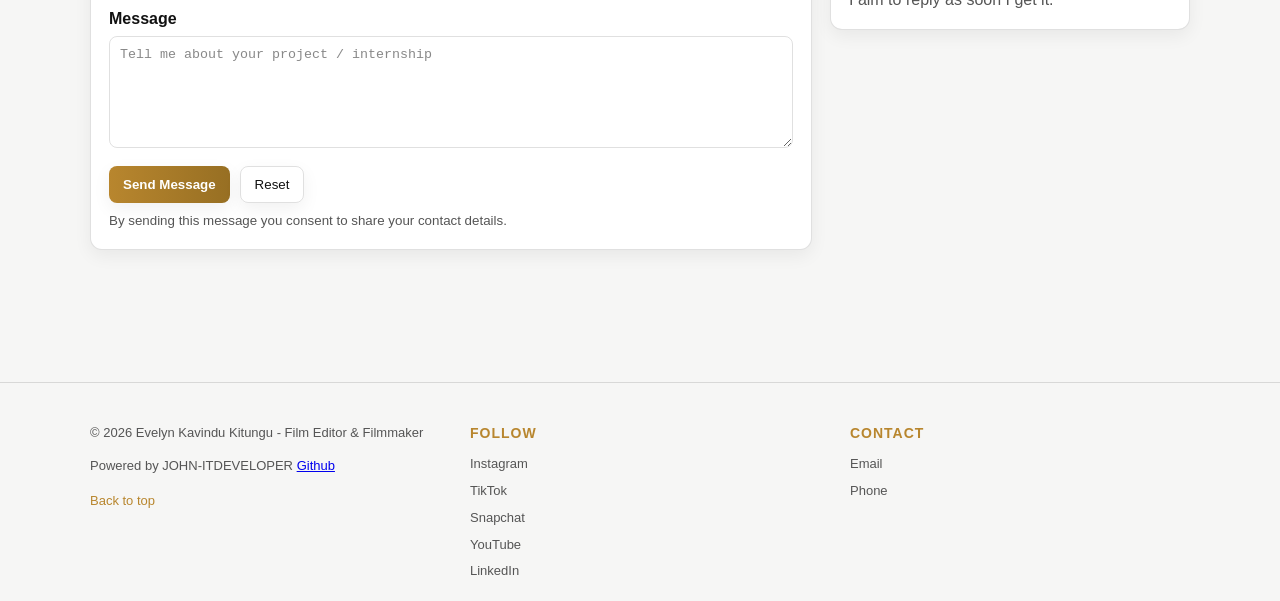
==== commit 0f98bbd1: "added a new project." ====
--- a/index.html
+++ b/index.html
@@ -239,6 +239,21 @@
             </div>
             </article>
 
+          <article class="project-card" data-video="https://drive.google.com/file/d/17vKy1HGsPmWYTiTlvtnuaZjSUHPmPVOF/preview">
+            <div class="project-thumb">
+              <img src="/assets/project3thumb.png" alt="Project 3 thumbnail" />
+              <button class="thumb-play" aria-label="Play project 3">▶</button>
+            </div>
+            <div class="project-copy">
+              <h3 class="project-title">Profile Video / Testimonial / Alumni Spotlight</h3>
+              <div class="project-meta">Type: Personal Introduction • Role: Editor</div>
+              <p class="project-desc">A personal introduction video where Kenswed alumni talks about their background, skills, and professional aspirations. The video captures their personality, goals, and what motivates them in their field.</p>
+              <div class="project-actions">
+                <a class="btn btn-link" href="#" data-video="https://drive.google.com/file/d/17vKy1HGsPmWYTiTlvtnuaZjSUHPmPVOF/preview">Watch</a>
+                <a class="btn btn-ghost" href="#">More details</a>
+              </div>
+            </div>
+          </article>
 
           <!-- Optional: school assignments / BTS card -->
           <article class="project-card small">
@@ -333,24 +348,28 @@
         </header>
 
         <div class="contact-grid">
-         <form id="contactForm" class="contact-form" novalidate>
-
-            <label for="name">Your name</label>
-            <input id="name" name="name" type="text" required placeholder="Your full name">
-
-            <label for="email">Your email</label>
-            <input id="email" name="email" type="email" required placeholder="your.email@example.com">
-
-            <label for="message">Message</label>
-            <textarea id="message" name="message" rows="6" required placeholder="Tell me about your project / internship"></textarea>
-
-            <div class="form-actions">
-              <button type="submit" class="btn btn-primary">Send Message</button>
-              <button type="reset" class="btn btn-ghost">Reset</button>
-            </div>
-
-            <small class="form-note">By sending this message you consent to share your contact details.</small>
-          </form>
+          <!-- Contact Form next url: https://formspree.io/f/xgvjgybk -->
+        <form id="contactForm" class="contact-form" action="https://formspree.io/f/xgvjgybkyyy" method="POST" novalidate>
+        <label for="name">Your name</label>
+        <input id="name" name="name" type="text" required placeholder="Your full name">
+
+        <label for="email">Your email</label>
+        <input id="email" name="email" type="email" required placeholder="your.email@example.com">
+
+        <label for="message">Message</label>
+        <textarea id="message" name="message" rows="6" required placeholder="Tell me about your project / internship"></textarea>
+
+        <!-- optional: customize subject that appears in the email -->
+        <input type="hidden" name="_subject" value="Portfolio Inquiry — Evelyn Kavindu">
+
+        <div class="form-actions">
+            <button type="submit" class="btn btn-primary">Send Message</button>
+            <button type="reset" class="btn btn-ghost">Reset</button>
+        </div>
+
+        <small class="form-note">By sending this message you consent to share your contact details.</small>
+        </form>
+
 
           <aside class="contact-info">
             <div class="card">
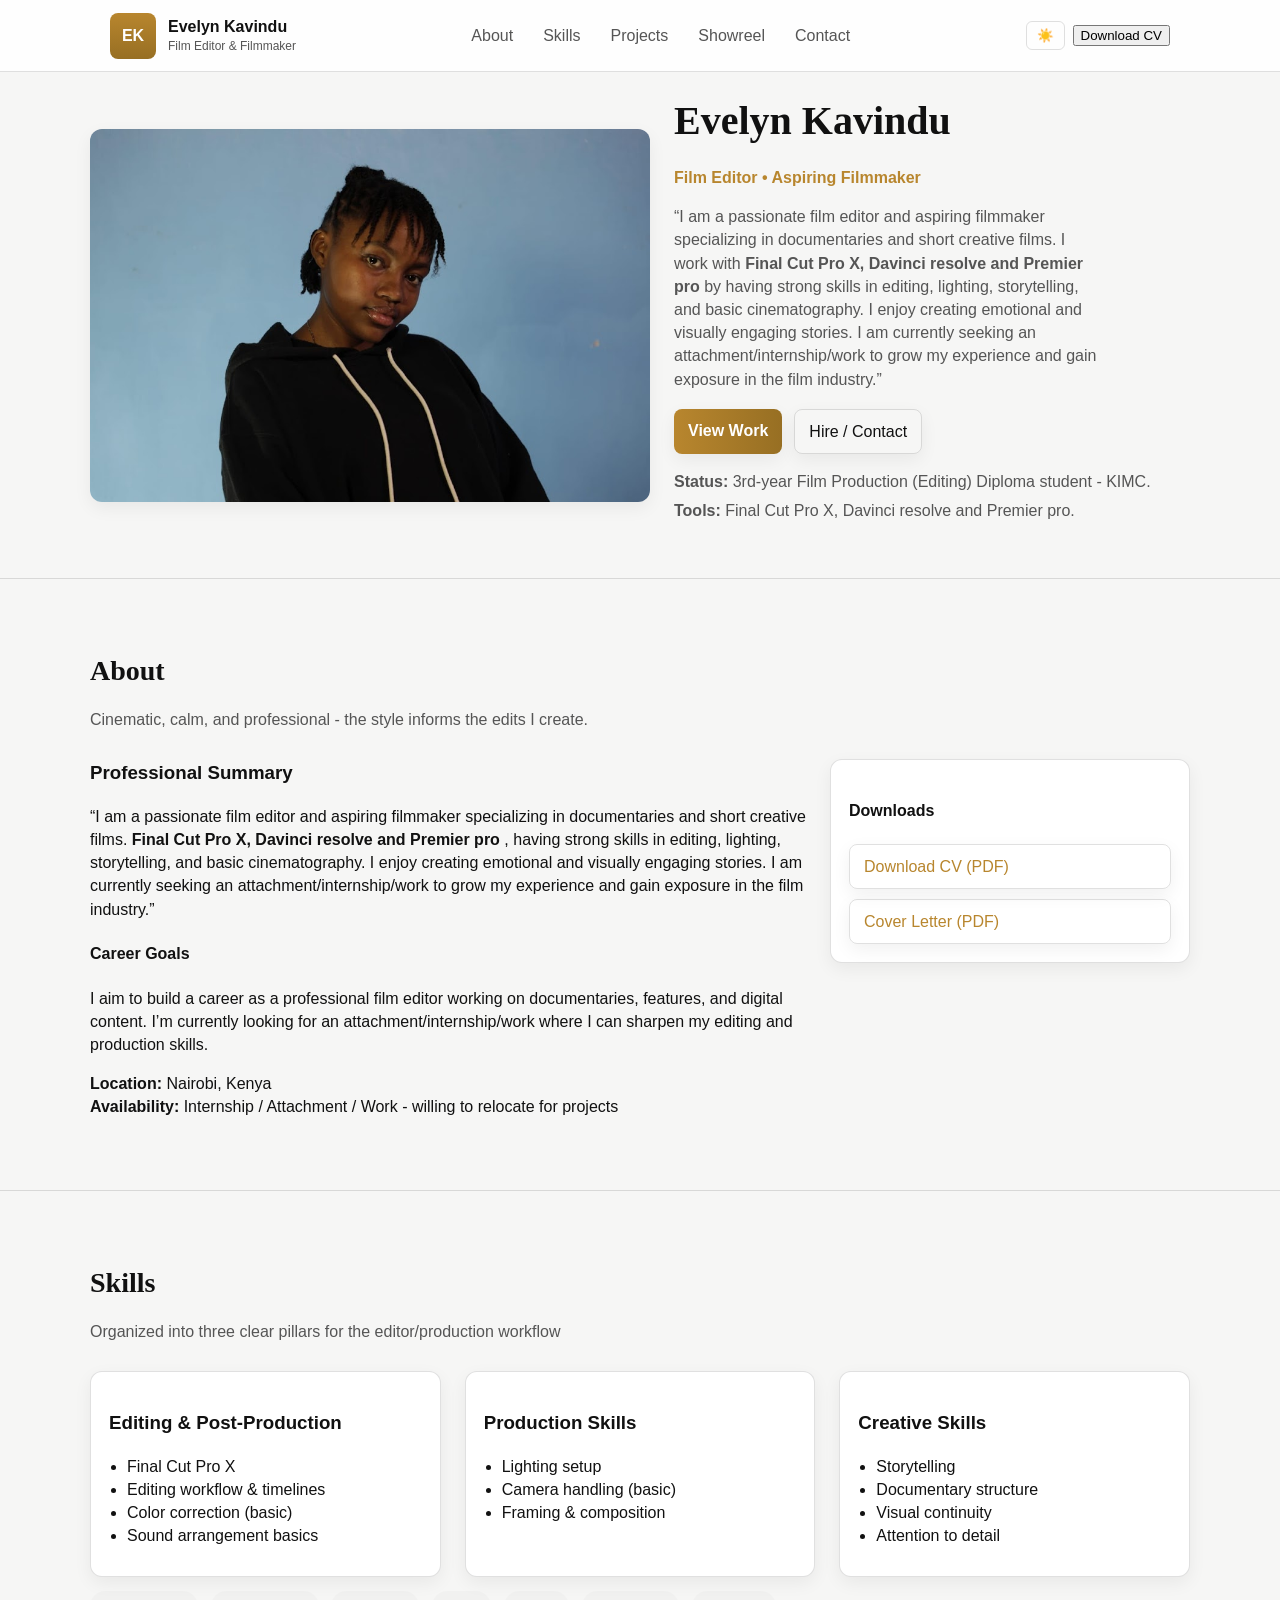
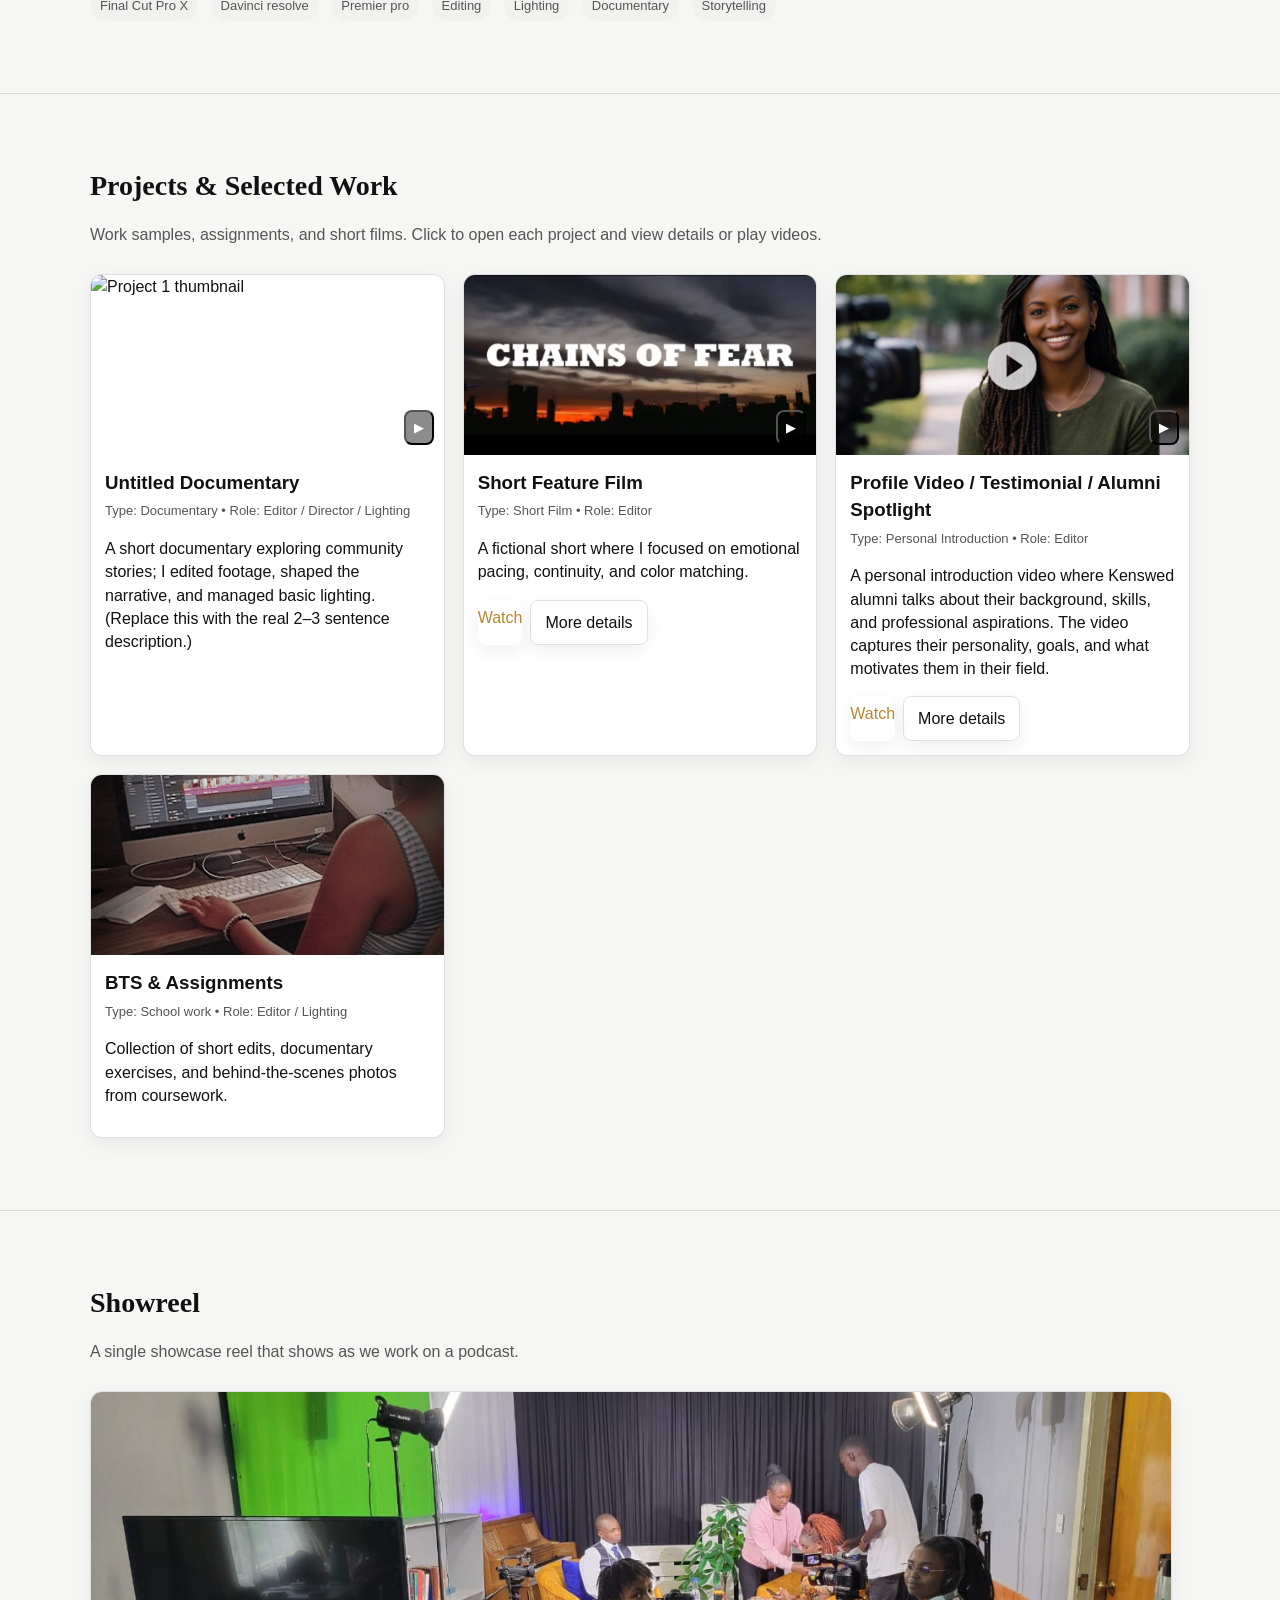
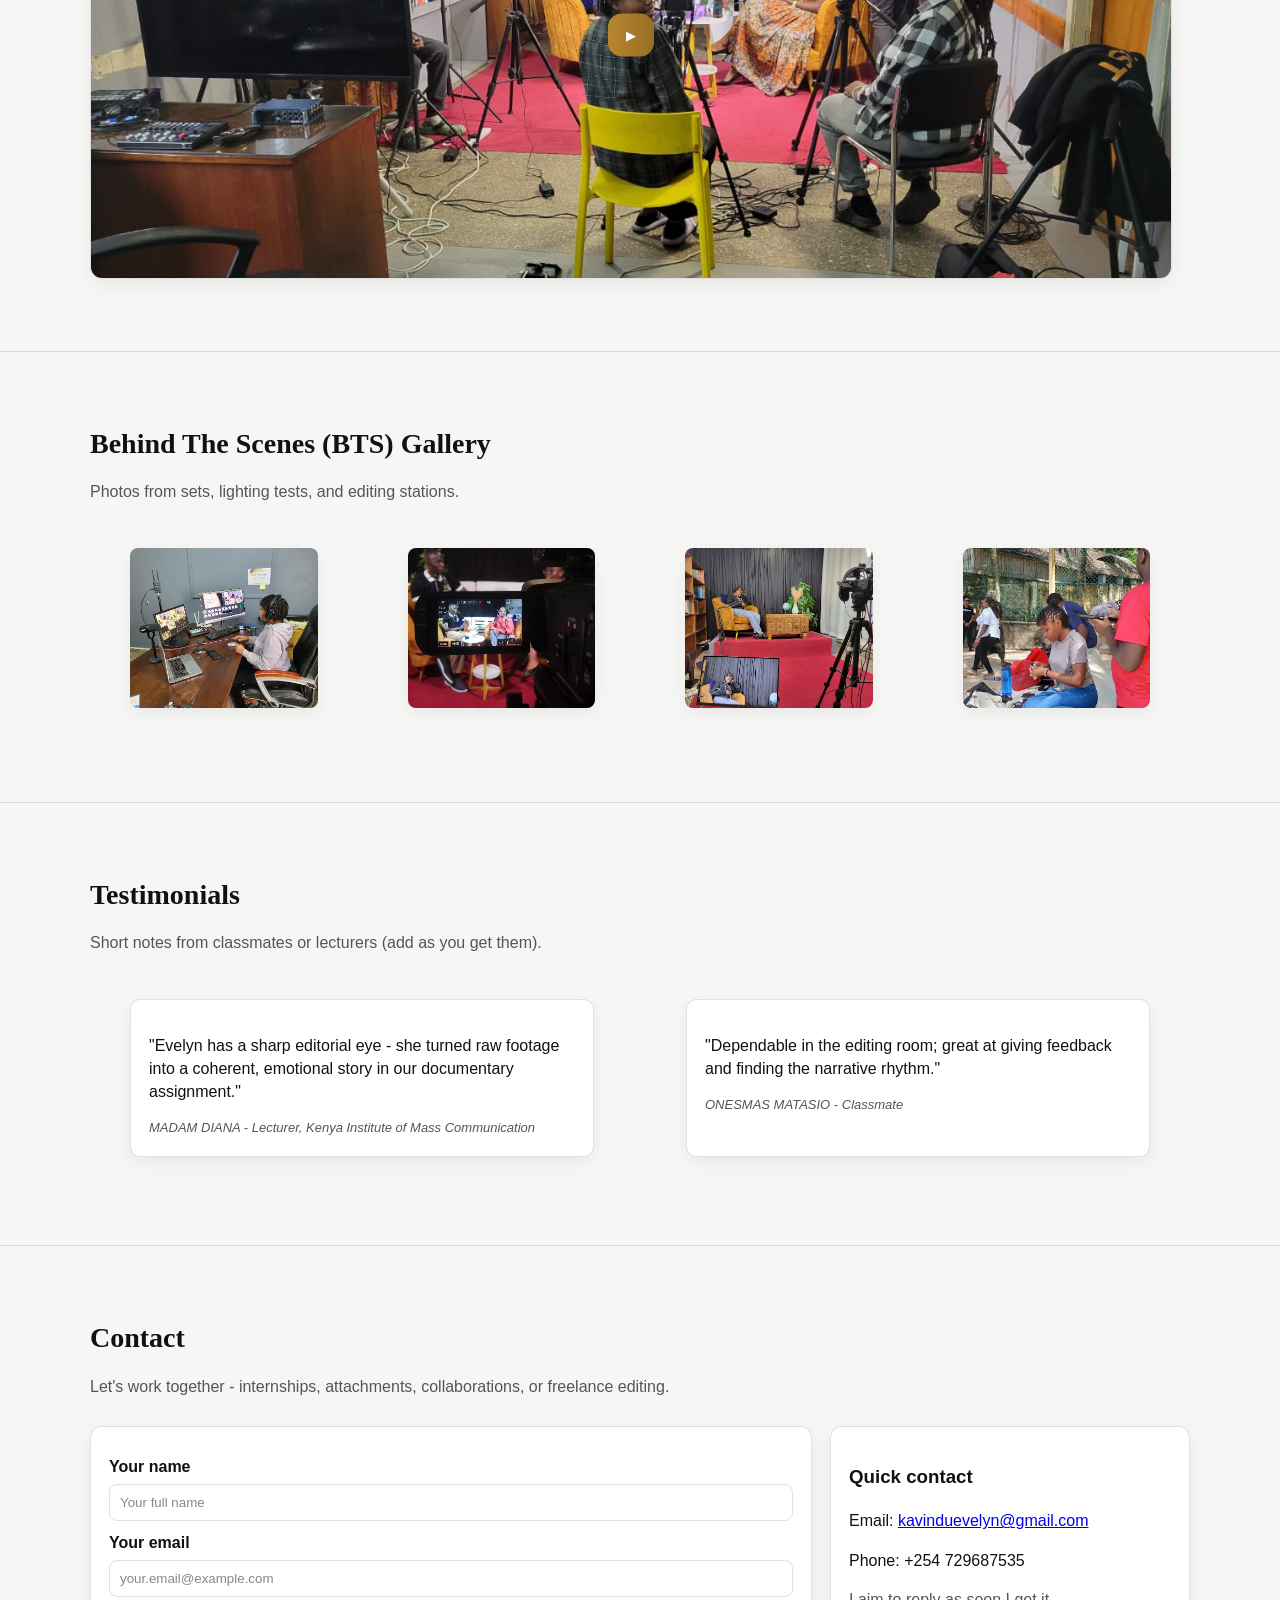
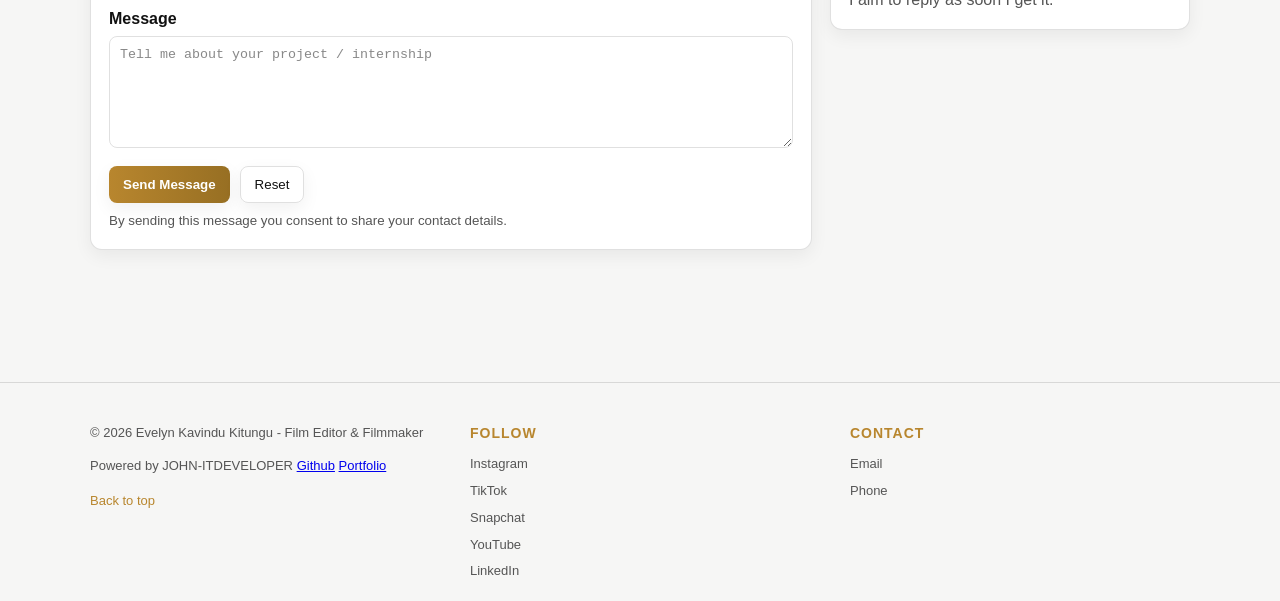
==== commit 71c55b24: "added a new link" ====
--- a/index.html
+++ b/index.html
@@ -18,6 +18,9 @@
   <meta property="og:description" content="Cinematic portfolio of a documentary-minded editor and aspiring filmmaker.">
   <meta property="og:type" content="website">
   <meta property="og:image" content="/og-image.jpg">
+
+  <!-- Vercel Web Analytics -->
+  <script defer src="https://cdn.vercel-insights.com/v1/script.js"></script>
 
 </head>
 <body class="dark-theme">
@@ -400,7 +403,7 @@
       <div class="container footer-content">
         <div class="footer-section footer-about">
           <div class="footer-text">© <span id="year"></span> Evelyn Kavindu Kitungu - Film Editor & Filmmaker</div>
-          <div class="footer-text"> Powered by JOHN-ITDEVELOPER  <a href="https://github.com/JOHN-ITDEVELOPER" target="_blank">Github</a></div>
+          <div class="footer-text"> Powered by JOHN-ITDEVELOPER  <a href="https://github.com/JOHN-ITDEVELOPER" target="_blank">Github</a> <a href="https://johnnjenga.vercel.app" target="_blank">Portfolio</a></div>
           <a href="#hero" class="footer-back">Back to top</a>
          
         </div>
